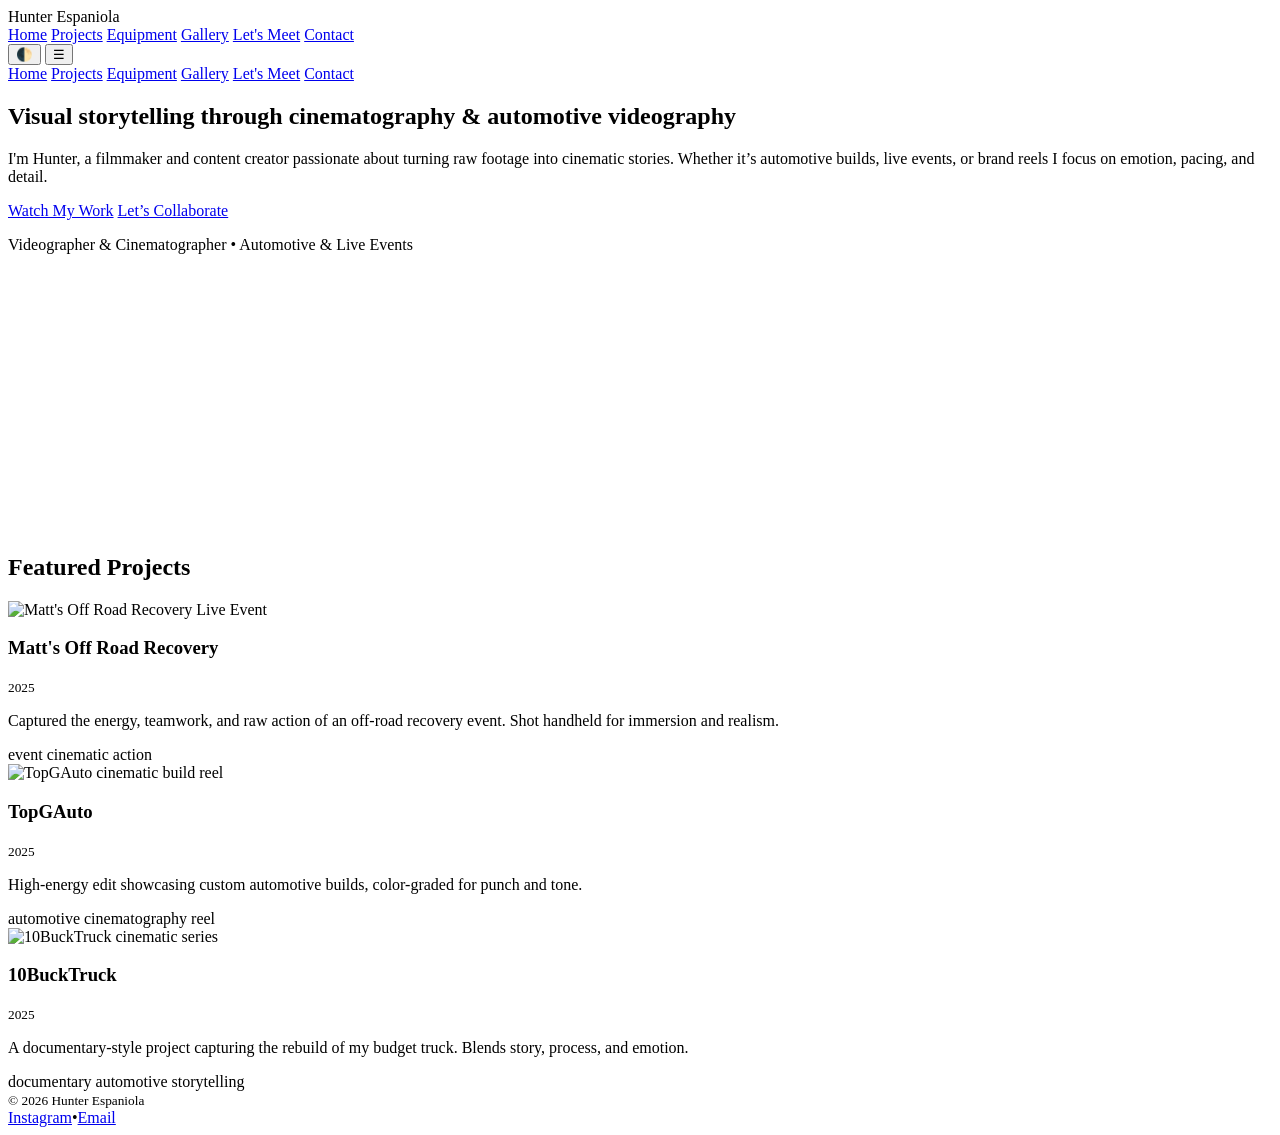
==== index.html @ 9850117e "Add files via upload" ====
<!doctype html><html lang="en">
  <head>
    <meta charset="utf-8" />
    <meta name="viewport" content="width=device-width,initial-scale=1" />
    <title>Hunter — Portfolio</title><link rel="stylesheet" href="css/base.css" />
    <link rel="stylesheet" href="css/layout.css" />
    <link rel="stylesheet" href="css/components.css" />
    <script src="js/canvas-playground.js" defer></script>

  </head>
  <body>
    <header class="site-header"><div class="container nav">
      <div class="brand">Hunter Espaniola</div>
      <nav class="desktop">
        <a data-nav href="index.html">Home</a>
        <a data-nav href="project.html">Projects</a>
        <a data-nav href="equipment.html">Equipment</a>
        <a data-nav href="gallery.html">Gallery</a>
        <a data-nav href="LetsMeet.html">Let's Meet</a>
        <a data-nav href="contact.html">Contact</a>
      </nav>
      <div class="spacer"></div>
      <button class="theme-toggle" data-theme-toggle aria-label="Toggle theme">🌓</button>
      <button class="menu-toggle" data-menu-toggle aria-label="Menu">☰</button>
    </div><div class="container mobile-menu">
      <nav class="mobile">
      <a data-nav href="index.html">Home</a>
      <a data-nav href="project.html">Projects</a>
      <a data-nav href="equipment.html">Equipment</a>
      <a data-nav href="gallery.html">Gallery</a>
      <a data-nav href="LetsMeet.html">Let's Meet</a>
      <a data-nav href="contact.html">Contact</a></nav>
    </div>
  </header>
  <main>
  <section class="hero container section" data-reveal>
  <h1>Visual storytelling through cinematography & automotive videography</h1>
  <p class="muted">
    I'm Hunter, a filmmaker and content creator passionate about turning raw footage into cinematic stories.
    Whether it’s automotive builds, live events, or brand reels I focus on emotion, pacing, and detail.
  </p>

  <div class="row-center" style="margin-top:1rem">
    <a class="btn accent" href="project.html">Watch My Work</a>
    <a class="btn ghost" href="LetsMeet.html">Let’s Collaborate</a>
  </div>

  <div class="kpis" style="margin-top:1rem">
    <span>Videographer & Cinematographer</span> <span>•</span>
    <span>Automotive & Live Events</span> <span>
  </div>
</section>
<!--Html5 Canvas Element Plugin -->
<section class="container section" data-reveal>
  <div class="card" style="overflow:hidden;">
   <div class="canvas-wrapper" style="margin-top:1rem; border-radius:1rem; overflow:hidden;">
      <canvas
        id="portfolioCanvas"
        width="900"
        height="260"
        aria-label="Abstract animated shapes representing creative energy"
        role="img">
      </canvas>
    </div>
  </div>
</section>


  <section class="container section" data-reveal>
  <h2>Featured Projects</h2>

  <div class="grid cols-3" id="featured">
    <!-- Matt's Off Road Recovery -->
    <article class="card" data-reveal>
      <img src="assets/images/matt-event.jpg" alt="Matt's Off Road Recovery Live Event">
      <div class="card__body">
        <div class="row-center" style="justify-content:space-between">
          <h3 class="card__title">Matt's Off Road Recovery</h3><small class="muted">2025</small>
        </div>
        <p class="muted">Captured the energy, teamwork, and raw action of an off-road recovery event. Shot handheld for immersion and realism.</p>
        <div class="card__meta">
          <span class="badge">event</span>
          <span class="badge">cinematic</span>
          <span class="badge">action</span>
        </div>
      </div>
    </article>

    <!-- TopGAuto -->
    <article class="card" data-reveal>
      <img src="images/topgauto.jpg" alt="TopGAuto cinematic build reel">
      <div class="card__body">
        <div class="row-center" style="justify-content:space-between">
          <h3 class="card__title">TopGAuto</h3><small class="muted">2025</small>
        </div>
        <p class="muted">High-energy edit showcasing custom automotive builds, color-graded for punch and tone.</p>
        <div class="card__meta">
          <span class="badge">automotive</span>
          <span class="badge">cinematography</span>
          <span class="badge">reel</span>
        </div>
      </div>
    </article>

    <!-- 10BuckTruck -->
    <article class="card" data-reveal>
      <img src="images/truck1.jpg" alt="10BuckTruck cinematic series">
      <div class="card__body">
        <div class="row-center" style="justify-content:space-between">
          <h3 class="card__title">10BuckTruck</h3><small class="muted">2025</small>
        </div>
        <p class="muted">A documentary-style project capturing the rebuild of my budget truck. Blends story, process, and emotion.</p>
        <div class="card__meta">
          <span class="badge">documentary</span>
          <span class="badge">automotive</span>
          <span class="badge">storytelling</span>
        </div>
      </div>
    </article>
  </div>
</section>

</main><footer class="site-footer"><div class="container row-center" style="justify-content:space-between; flex-wrap:wrap"><small class="muted">© <span id="year"></span> Hunter Espaniola</small><div class="row-center"><a href="https://instagram.com/10bucktruck" target="_blank" class="muted">Instagram</a><span class="muted">•</span><a href="mailto:hunter@example.com" class="muted">Email</a></div></div><script>document.getElementById("year").textContent=new Date().getFullYear();</script></footer><script src="js/main.js"></script></body></html>
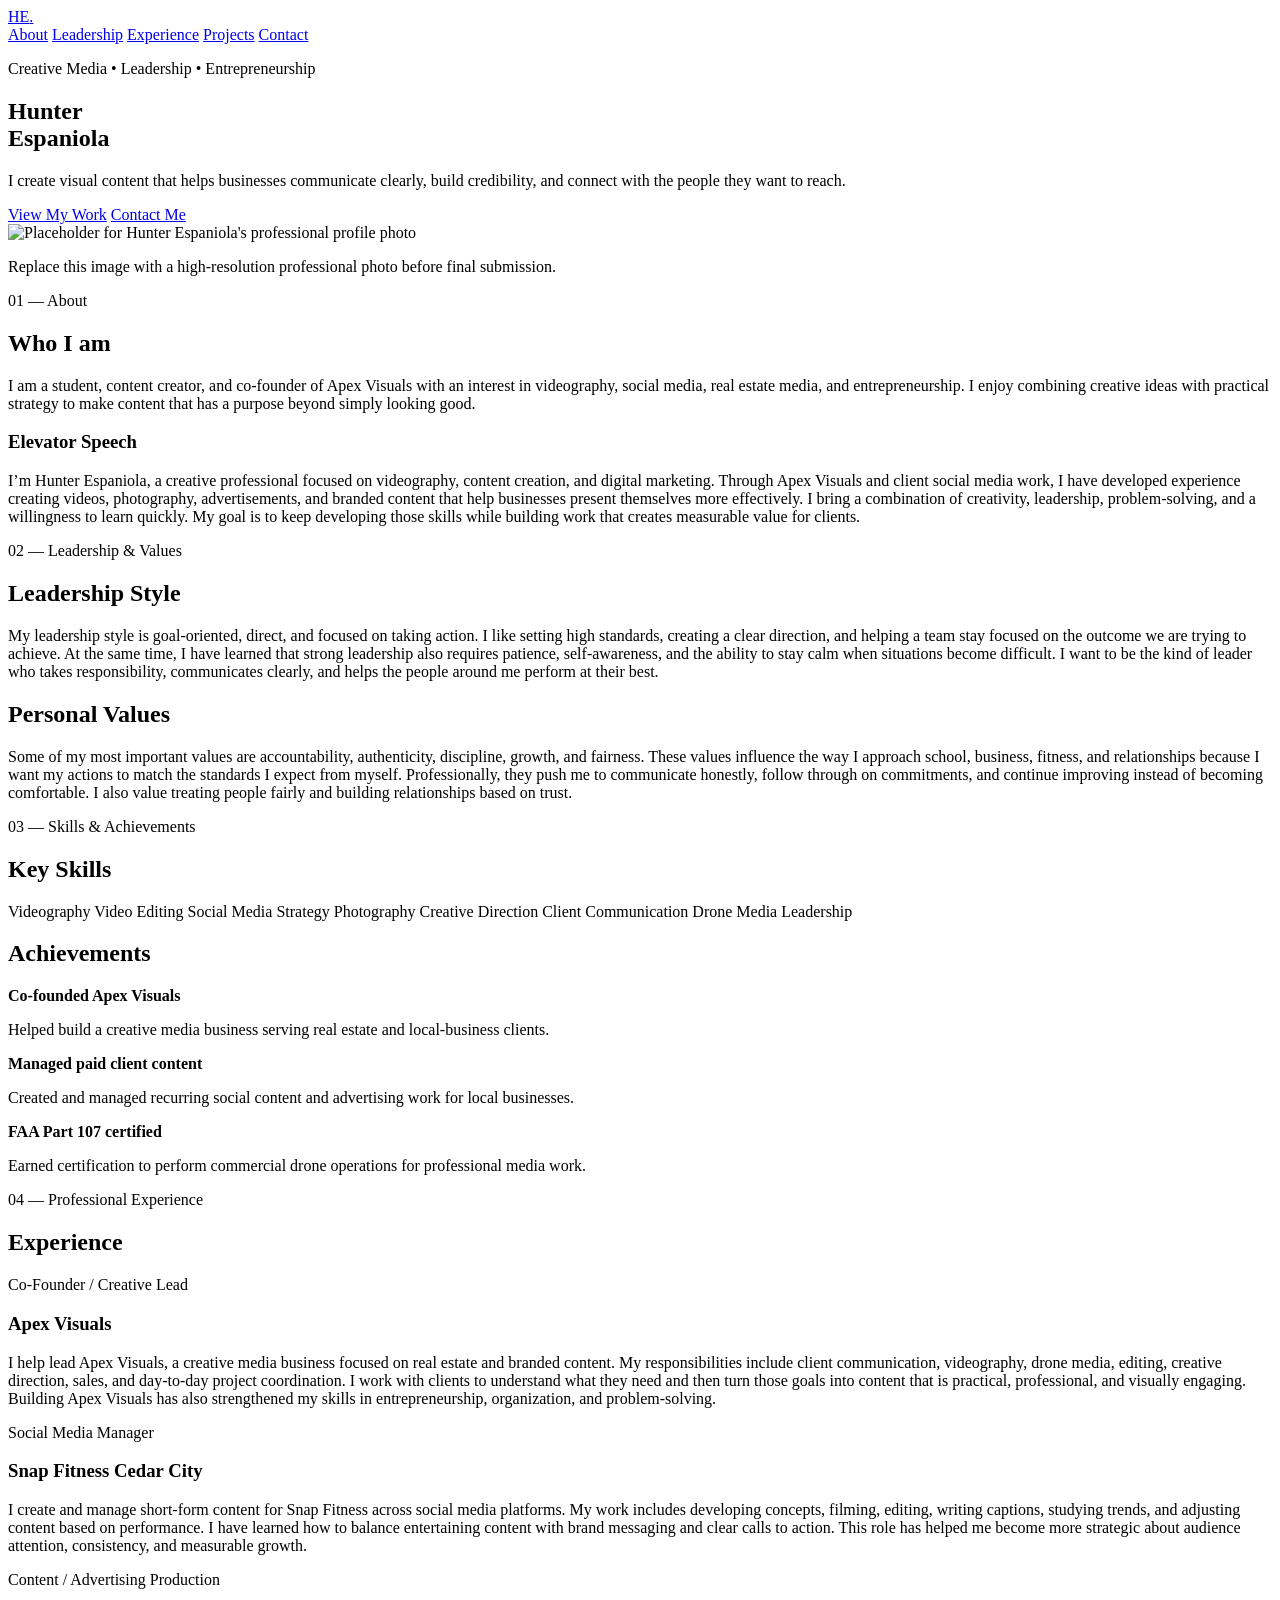
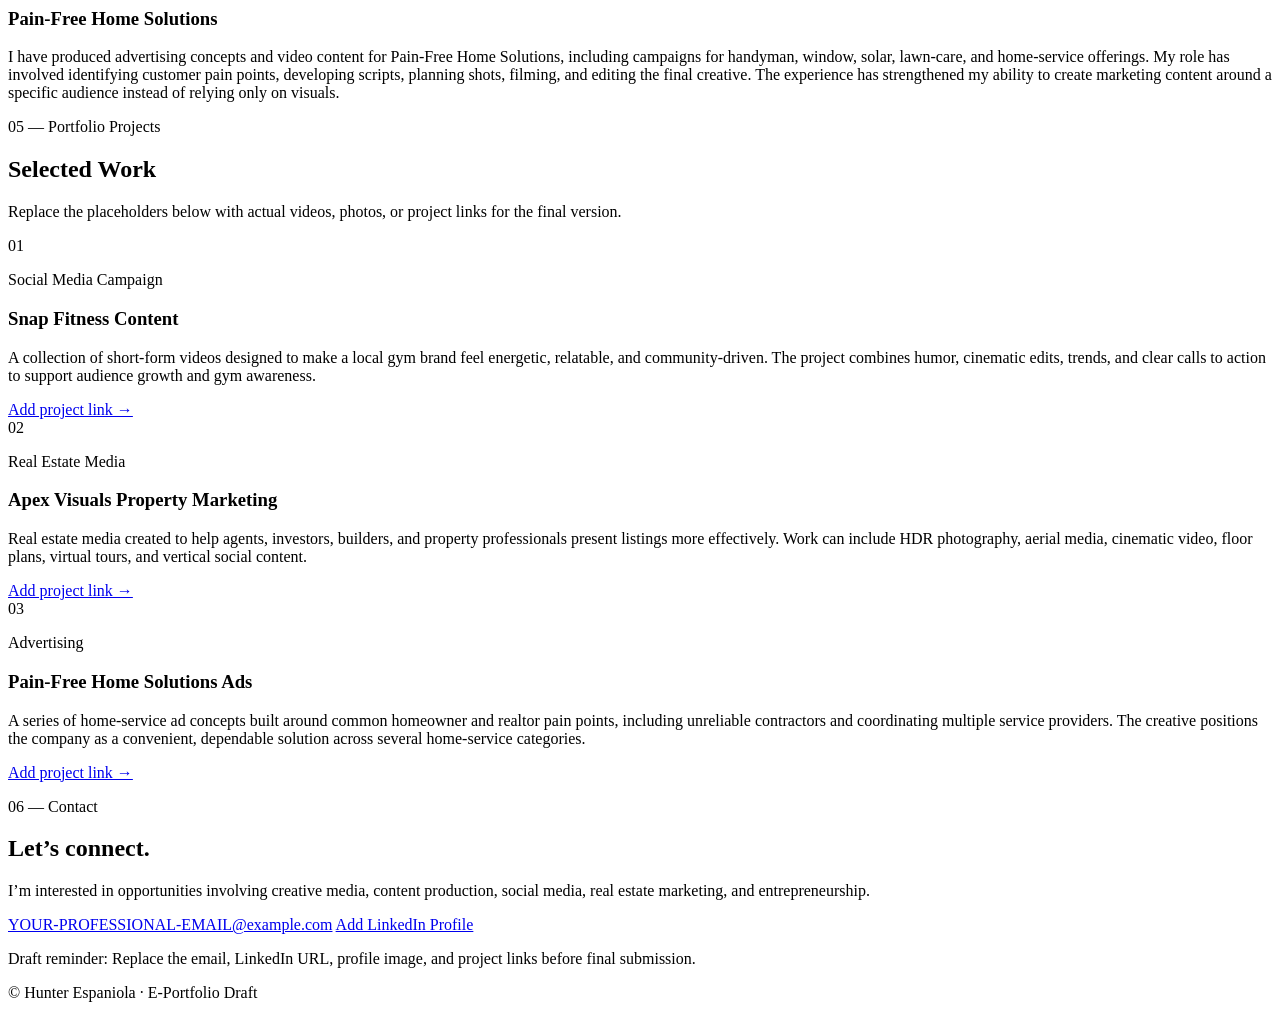
==== commit f06ea6a2: "Add e-portfolio rough draft" ====
--- a/index.html
+++ b/index.html
@@ -1,123 +1,263 @@
-<!doctype html><html lang="en">
-  <head>
-    <meta charset="utf-8" />
-    <meta name="viewport" content="width=device-width,initial-scale=1" />
-    <title>Hunter — Portfolio</title><link rel="stylesheet" href="css/base.css" />
-    <link rel="stylesheet" href="css/layout.css" />
-    <link rel="stylesheet" href="css/components.css" />
-    <script src="js/canvas-playground.js" defer></script>
-
-  </head>
-  <body>
-    <header class="site-header"><div class="container nav">
-      <div class="brand">Hunter Espaniola</div>
-      <nav class="desktop">
-        <a data-nav href="index.html">Home</a>
-        <a data-nav href="project.html">Projects</a>
-        <a data-nav href="equipment.html">Equipment</a>
-        <a data-nav href="gallery.html">Gallery</a>
-        <a data-nav href="LetsMeet.html">Let's Meet</a>
-        <a data-nav href="contact.html">Contact</a>
-      </nav>
-      <div class="spacer"></div>
-      <button class="theme-toggle" data-theme-toggle aria-label="Toggle theme">🌓</button>
-      <button class="menu-toggle" data-menu-toggle aria-label="Menu">☰</button>
-    </div><div class="container mobile-menu">
-      <nav class="mobile">
-      <a data-nav href="index.html">Home</a>
-      <a data-nav href="project.html">Projects</a>
-      <a data-nav href="equipment.html">Equipment</a>
-      <a data-nav href="gallery.html">Gallery</a>
-      <a data-nav href="LetsMeet.html">Let's Meet</a>
-      <a data-nav href="contact.html">Contact</a></nav>
-    </div>
+<!DOCTYPE html>
+<html lang="en">
+<head>
+  <meta charset="UTF-8" />
+  <meta name="viewport" content="width=device-width, initial-scale=1.0" />
+  <meta name="description" content="Hunter Espaniola — creative media, leadership, and professional e-portfolio." />
+  <title>Hunter Espaniola | E-Portfolio</title>
+  <link rel="stylesheet" href="styles.css" />
+</head>
+<body>
+  <header class="site-header">
+    <a class="brand" href="#home">HE<span>.</span></a>
+    <nav aria-label="Primary navigation">
+      <a href="#about">About</a>
+      <a href="#leadership">Leadership</a>
+      <a href="#experience">Experience</a>
+      <a href="#projects">Projects</a>
+      <a href="#contact">Contact</a>
+    </nav>
   </header>
+
   <main>
-  <section class="hero container section" data-reveal>
-  <h1>Visual storytelling through cinematography & automotive videography</h1>
-  <p class="muted">
-    I'm Hunter, a filmmaker and content creator passionate about turning raw footage into cinematic stories.
-    Whether it’s automotive builds, live events, or brand reels I focus on emotion, pacing, and detail.
-  </p>
-
-  <div class="row-center" style="margin-top:1rem">
-    <a class="btn accent" href="project.html">Watch My Work</a>
-    <a class="btn ghost" href="LetsMeet.html">Let’s Collaborate</a>
-  </div>
-
-  <div class="kpis" style="margin-top:1rem">
-    <span>Videographer & Cinematographer</span> <span>•</span>
-    <span>Automotive & Live Events</span> <span>
-  </div>
-</section>
-<!--Html5 Canvas Element Plugin -->
-<section class="container section" data-reveal>
-  <div class="card" style="overflow:hidden;">
-   <div class="canvas-wrapper" style="margin-top:1rem; border-radius:1rem; overflow:hidden;">
-      <canvas
-        id="portfolioCanvas"
-        width="900"
-        height="260"
-        aria-label="Abstract animated shapes representing creative energy"
-        role="img">
-      </canvas>
-    </div>
-  </div>
-</section>
-
-
-  <section class="container section" data-reveal>
-  <h2>Featured Projects</h2>
-
-  <div class="grid cols-3" id="featured">
-    <!-- Matt's Off Road Recovery -->
-    <article class="card" data-reveal>
-      <img src="assets/images/matt-event.jpg" alt="Matt's Off Road Recovery Live Event">
-      <div class="card__body">
-        <div class="row-center" style="justify-content:space-between">
-          <h3 class="card__title">Matt's Off Road Recovery</h3><small class="muted">2025</small>
+    <section id="home" class="hero section">
+      <div class="hero-copy">
+        <p class="eyebrow">Creative Media • Leadership • Entrepreneurship</p>
+        <h1>Hunter<br />Espaniola</h1>
+        <p class="hero-text">
+          I create visual content that helps businesses communicate clearly, build credibility,
+          and connect with the people they want to reach.
+        </p>
+        <div class="hero-actions">
+          <a class="button primary" href="#projects">View My Work</a>
+          <a class="button secondary" href="#contact">Contact Me</a>
         </div>
-        <p class="muted">Captured the energy, teamwork, and raw action of an off-road recovery event. Shot handheld for immersion and realism.</p>
-        <div class="card__meta">
-          <span class="badge">event</span>
-          <span class="badge">cinematic</span>
-          <span class="badge">action</span>
+      </div>
+      <div class="profile-card">
+        <img src="assets/profile-placeholder.svg" alt="Placeholder for Hunter Espaniola's professional profile photo" />
+        <p>Replace this image with a high-resolution professional photo before final submission.</p>
+      </div>
+    </section>
+
+    <section id="about" class="section split">
+      <div>
+        <p class="section-label">01 — About</p>
+        <h2>Who I am</h2>
+      </div>
+      <div class="content-column">
+        <p>
+          I am a student, content creator, and co-founder of Apex Visuals with an interest in
+          videography, social media, real estate media, and entrepreneurship. I enjoy combining
+          creative ideas with practical strategy to make content that has a purpose beyond simply
+          looking good.
+        </p>
+
+        <article class="panel">
+          <h3>Elevator Speech</h3>
+          <p>
+            I’m Hunter Espaniola, a creative professional focused on videography, content creation,
+            and digital marketing. Through Apex Visuals and client social media work, I have developed
+            experience creating videos, photography, advertisements, and branded content that help
+            businesses present themselves more effectively. I bring a combination of creativity,
+            leadership, problem-solving, and a willingness to learn quickly. My goal is to keep
+            developing those skills while building work that creates measurable value for clients.
+          </p>
+        </article>
+      </div>
+    </section>
+
+    <section id="leadership" class="section">
+      <p class="section-label">02 — Leadership & Values</p>
+      <div class="two-column">
+        <article class="panel">
+          <h2>Leadership Style</h2>
+          <p>
+            My leadership style is goal-oriented, direct, and focused on taking action. I like setting
+            high standards, creating a clear direction, and helping a team stay focused on the outcome
+            we are trying to achieve. At the same time, I have learned that strong leadership also
+            requires patience, self-awareness, and the ability to stay calm when situations become
+            difficult. I want to be the kind of leader who takes responsibility, communicates clearly,
+            and helps the people around me perform at their best.
+          </p>
+        </article>
+
+        <article class="panel">
+          <h2>Personal Values</h2>
+          <p>
+            Some of my most important values are accountability, authenticity, discipline, growth,
+            and fairness. These values influence the way I approach school, business, fitness, and
+            relationships because I want my actions to match the standards I expect from myself.
+            Professionally, they push me to communicate honestly, follow through on commitments, and
+            continue improving instead of becoming comfortable. I also value treating people fairly
+            and building relationships based on trust.
+          </p>
+        </article>
+      </div>
+    </section>
+
+    <section id="skills" class="section">
+      <p class="section-label">03 — Skills & Achievements</p>
+      <div class="two-column">
+        <div>
+          <h2>Key Skills</h2>
+          <div class="tag-list" aria-label="Key skills">
+            <span>Videography</span>
+            <span>Video Editing</span>
+            <span>Social Media Strategy</span>
+            <span>Photography</span>
+            <span>Creative Direction</span>
+            <span>Client Communication</span>
+            <span>Drone Media</span>
+            <span>Leadership</span>
+          </div>
         </div>
-      </div>
-    </article>
-
-    <!-- TopGAuto -->
-    <article class="card" data-reveal>
-      <img src="images/topgauto.jpg" alt="TopGAuto cinematic build reel">
-      <div class="card__body">
-        <div class="row-center" style="justify-content:space-between">
-          <h3 class="card__title">TopGAuto</h3><small class="muted">2025</small>
+
+        <div>
+          <h2>Achievements</h2>
+          <div class="achievement-list">
+            <article>
+              <strong>Co-founded Apex Visuals</strong>
+              <p>Helped build a creative media business serving real estate and local-business clients.</p>
+            </article>
+            <article>
+              <strong>Managed paid client content</strong>
+              <p>Created and managed recurring social content and advertising work for local businesses.</p>
+            </article>
+            <article>
+              <strong>FAA Part 107 certified</strong>
+              <p>Earned certification to perform commercial drone operations for professional media work.</p>
+            </article>
+          </div>
         </div>
-        <p class="muted">High-energy edit showcasing custom automotive builds, color-graded for punch and tone.</p>
-        <div class="card__meta">
-          <span class="badge">automotive</span>
-          <span class="badge">cinematography</span>
-          <span class="badge">reel</span>
-        </div>
-      </div>
-    </article>
-
-    <!-- 10BuckTruck -->
-    <article class="card" data-reveal>
-      <img src="images/truck1.jpg" alt="10BuckTruck cinematic series">
-      <div class="card__body">
-        <div class="row-center" style="justify-content:space-between">
-          <h3 class="card__title">10BuckTruck</h3><small class="muted">2025</small>
-        </div>
-        <p class="muted">A documentary-style project capturing the rebuild of my budget truck. Blends story, process, and emotion.</p>
-        <div class="card__meta">
-          <span class="badge">documentary</span>
-          <span class="badge">automotive</span>
-          <span class="badge">storytelling</span>
-        </div>
-      </div>
-    </article>
-  </div>
-</section>
-
-</main><footer class="site-footer"><div class="container row-center" style="justify-content:space-between; flex-wrap:wrap"><small class="muted">© <span id="year"></span> Hunter Espaniola</small><div class="row-center"><a href="https://instagram.com/10bucktruck" target="_blank" class="muted">Instagram</a><span class="muted">•</span><a href="mailto:hunter@example.com" class="muted">Email</a></div></div><script>document.getElementById("year").textContent=new Date().getFullYear();</script></footer><script src="js/main.js"></script></body></html>+      </div>
+    </section>
+
+    <section id="experience" class="section">
+      <p class="section-label">04 — Professional Experience</p>
+      <h2>Experience</h2>
+
+      <div class="timeline">
+        <article class="experience-card">
+          <div>
+            <p class="role">Co-Founder / Creative Lead</p>
+            <h3>Apex Visuals</h3>
+          </div>
+          <p>
+            I help lead Apex Visuals, a creative media business focused on real estate and branded
+            content. My responsibilities include client communication, videography, drone media,
+            editing, creative direction, sales, and day-to-day project coordination. I work with
+            clients to understand what they need and then turn those goals into content that is
+            practical, professional, and visually engaging. Building Apex Visuals has also strengthened
+            my skills in entrepreneurship, organization, and problem-solving.
+          </p>
+        </article>
+
+        <article class="experience-card">
+          <div>
+            <p class="role">Social Media Manager</p>
+            <h3>Snap Fitness Cedar City</h3>
+          </div>
+          <p>
+            I create and manage short-form content for Snap Fitness across social media platforms.
+            My work includes developing concepts, filming, editing, writing captions, studying trends,
+            and adjusting content based on performance. I have learned how to balance entertaining
+            content with brand messaging and clear calls to action. This role has helped me become
+            more strategic about audience attention, consistency, and measurable growth.
+          </p>
+        </article>
+
+        <article class="experience-card">
+          <div>
+            <p class="role">Content / Advertising Production</p>
+            <h3>Pain-Free Home Solutions</h3>
+          </div>
+          <p>
+            I have produced advertising concepts and video content for Pain-Free Home Solutions,
+            including campaigns for handyman, window, solar, lawn-care, and home-service offerings.
+            My role has involved identifying customer pain points, developing scripts, planning shots,
+            filming, and editing the final creative. The experience has strengthened my ability to
+            create marketing content around a specific audience instead of relying only on visuals.
+          </p>
+        </article>
+      </div>
+    </section>
+
+    <section id="projects" class="section">
+      <p class="section-label">05 — Portfolio Projects</p>
+      <div class="section-heading-row">
+        <h2>Selected Work</h2>
+        <p>Replace the placeholders below with actual videos, photos, or project links for the final version.</p>
+      </div>
+
+      <div class="project-grid">
+        <article class="project-card">
+          <div class="project-visual">01</div>
+          <div class="project-copy">
+            <p class="project-type">Social Media Campaign</p>
+            <h3>Snap Fitness Content</h3>
+            <p>
+              A collection of short-form videos designed to make a local gym brand feel energetic,
+              relatable, and community-driven. The project combines humor, cinematic edits, trends,
+              and clear calls to action to support audience growth and gym awareness.
+            </p>
+            <a href="#" aria-label="Placeholder link for Snap Fitness project">Add project link →</a>
+          </div>
+        </article>
+
+        <article class="project-card">
+          <div class="project-visual">02</div>
+          <div class="project-copy">
+            <p class="project-type">Real Estate Media</p>
+            <h3>Apex Visuals Property Marketing</h3>
+            <p>
+              Real estate media created to help agents, investors, builders, and property professionals
+              present listings more effectively. Work can include HDR photography, aerial media,
+              cinematic video, floor plans, virtual tours, and vertical social content.
+            </p>
+            <a href="#" aria-label="Placeholder link for Apex Visuals project">Add project link →</a>
+          </div>
+        </article>
+
+        <article class="project-card">
+          <div class="project-visual">03</div>
+          <div class="project-copy">
+            <p class="project-type">Advertising</p>
+            <h3>Pain-Free Home Solutions Ads</h3>
+            <p>
+              A series of home-service ad concepts built around common homeowner and realtor pain
+              points, including unreliable contractors and coordinating multiple service providers.
+              The creative positions the company as a convenient, dependable solution across several
+              home-service categories.
+            </p>
+            <a href="#" aria-label="Placeholder link for Pain-Free Home Solutions project">Add project link →</a>
+          </div>
+        </article>
+      </div>
+    </section>
+
+    <section id="contact" class="section contact-section">
+      <p class="section-label">06 — Contact</p>
+      <h2>Let’s connect.</h2>
+      <p>
+        I’m interested in opportunities involving creative media, content production,
+        social media, real estate marketing, and entrepreneurship.
+      </p>
+
+      <div class="contact-links">
+        <a href="mailto:YOUR-PROFESSIONAL-EMAIL@example.com">YOUR-PROFESSIONAL-EMAIL@example.com</a>
+        <a href="https://www.linkedin.com/" target="_blank" rel="noopener">Add LinkedIn Profile</a>
+      </div>
+
+      <p class="draft-note">
+        Draft reminder: Replace the email, LinkedIn URL, profile image, and project links before final submission.
+      </p>
+    </section>
+  </main>
+
+  <footer>
+    <p>© <span id="year"></span> Hunter Espaniola · E-Portfolio Draft</p>
+  </footer>
+
+  <script src="script.js"></script>
+</body>
+</html>
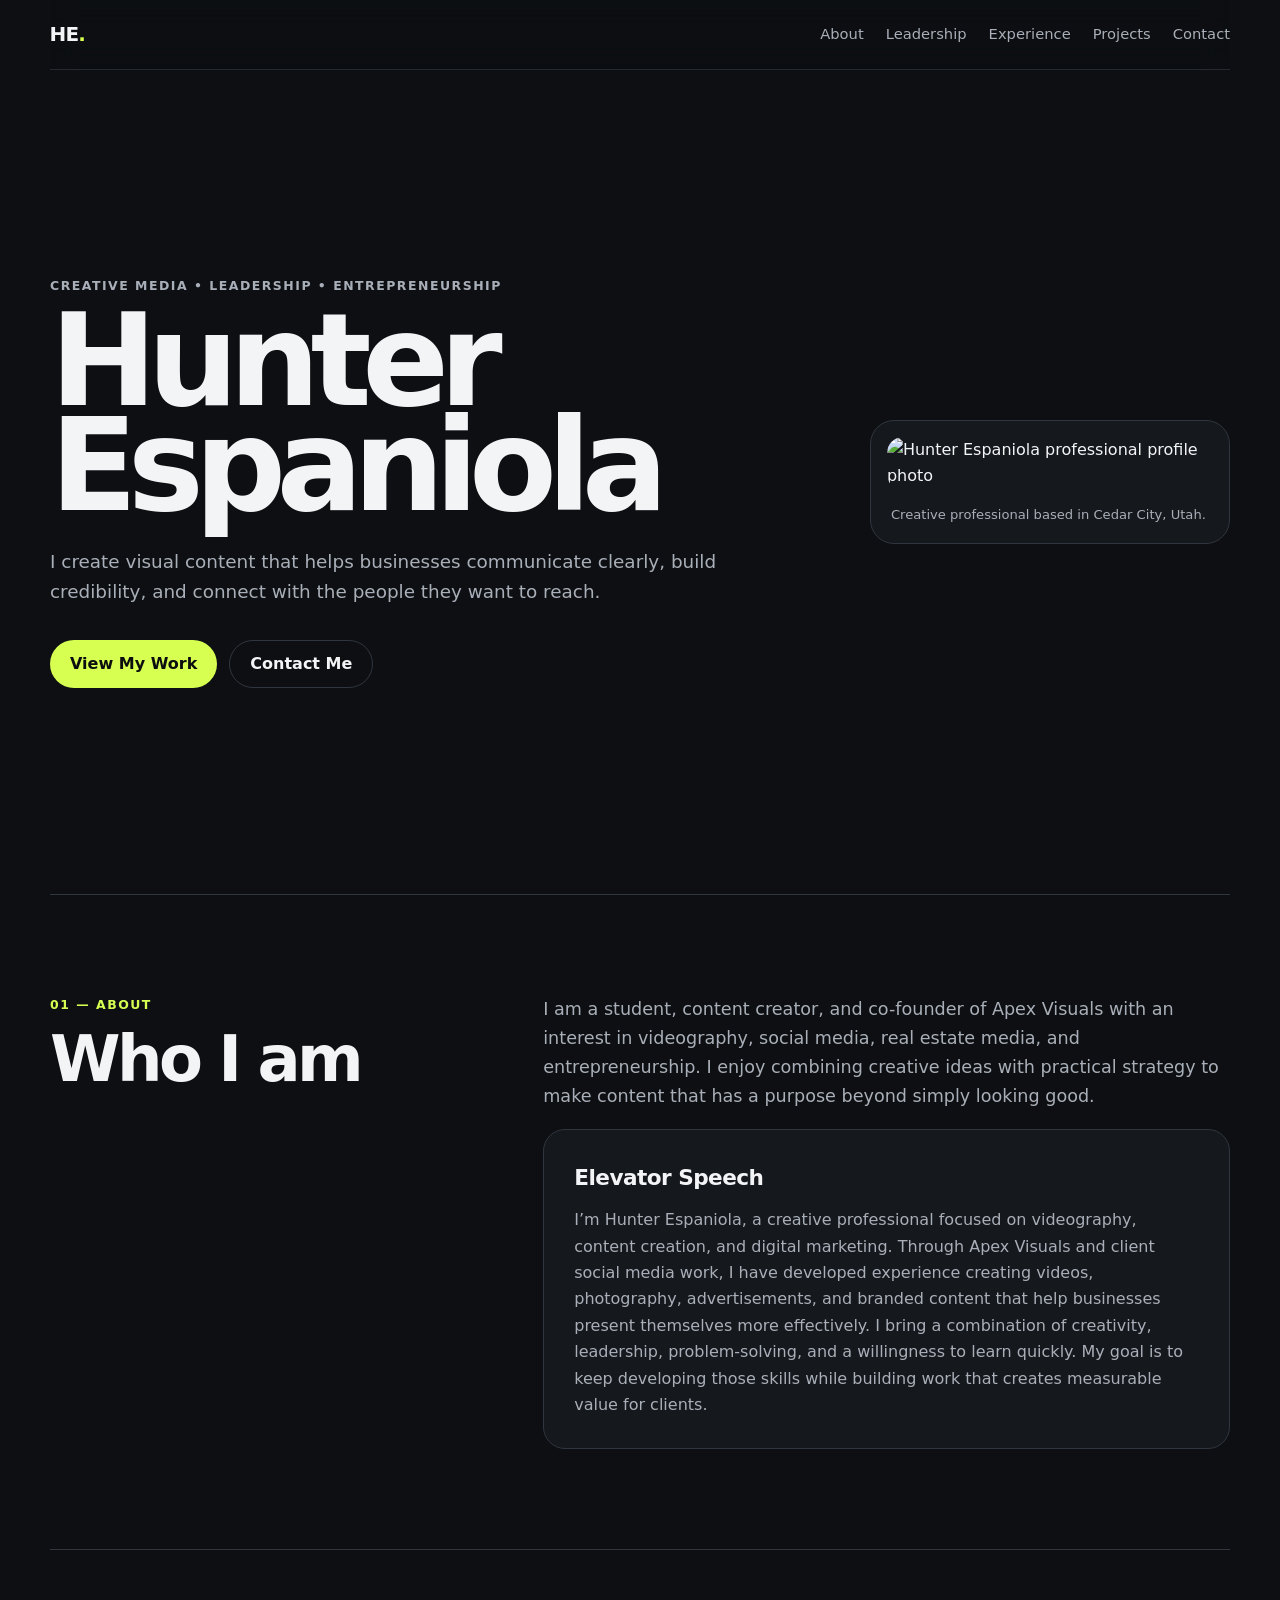
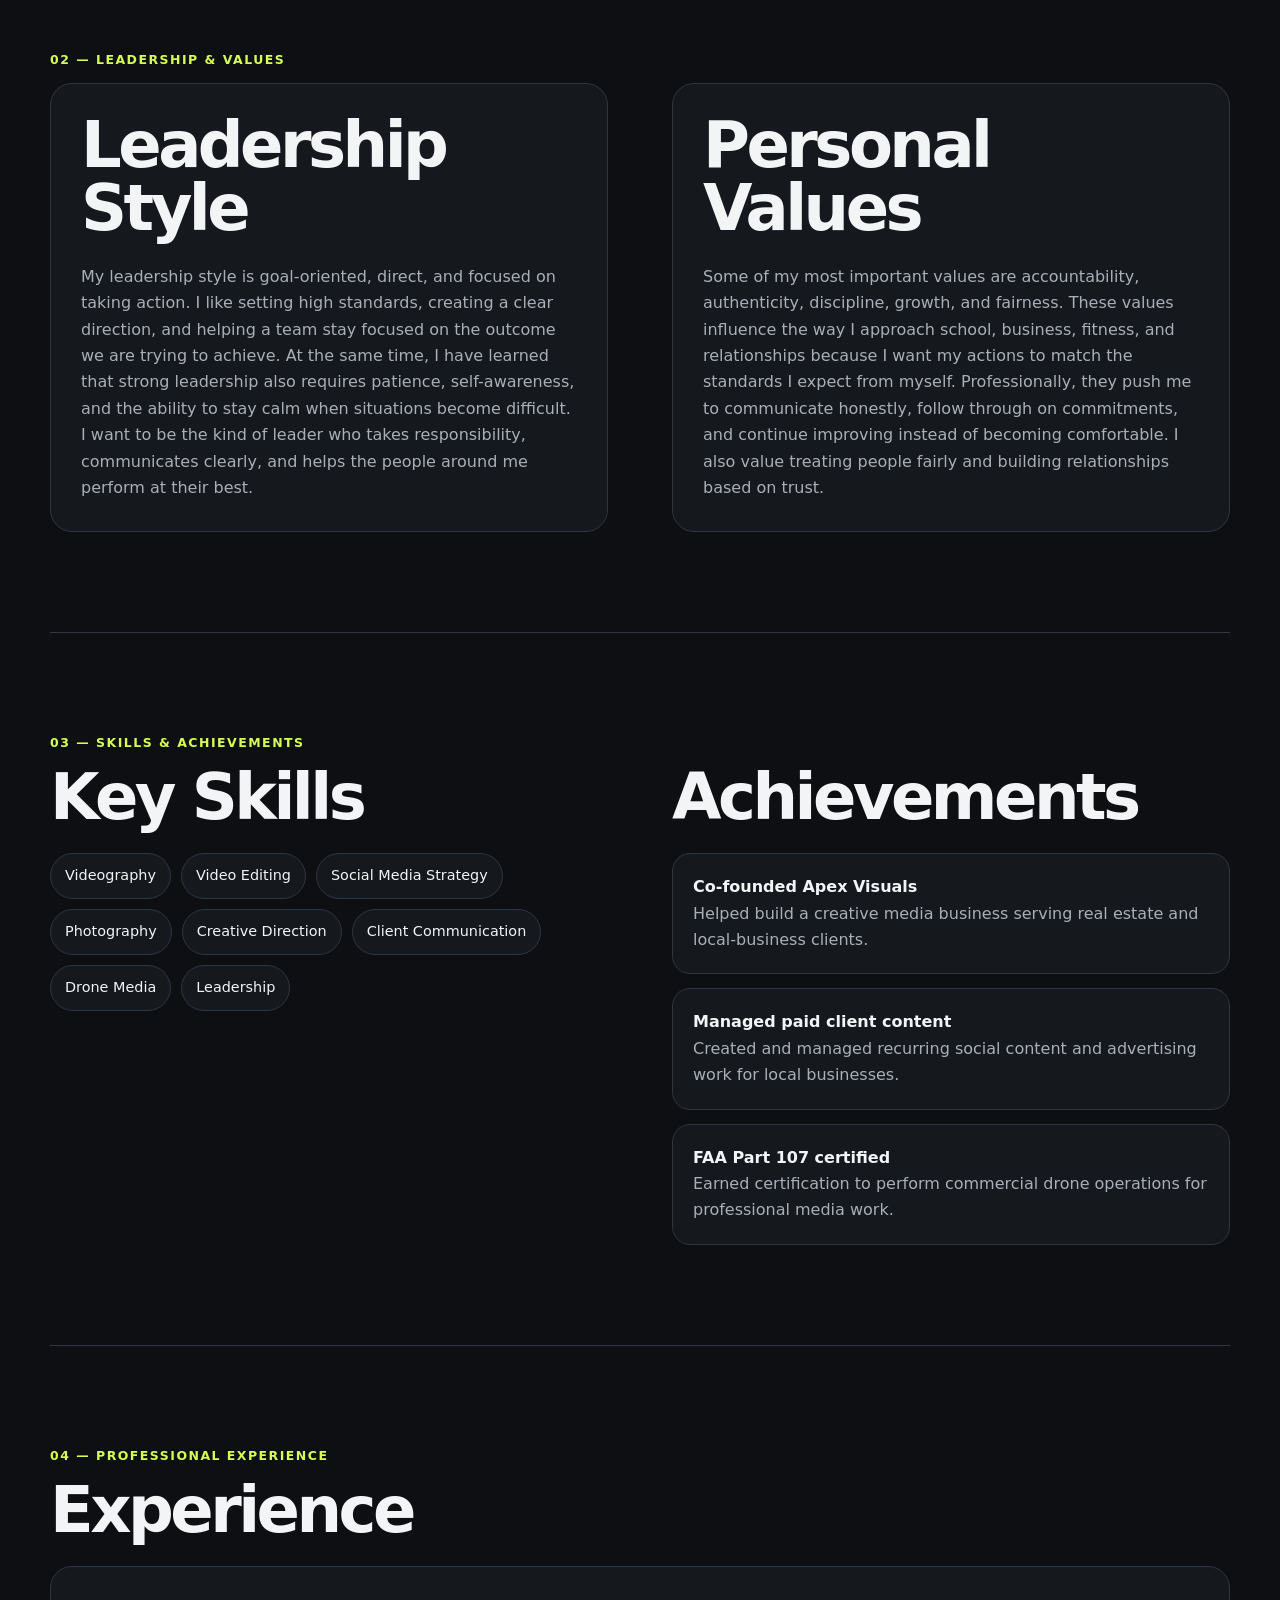
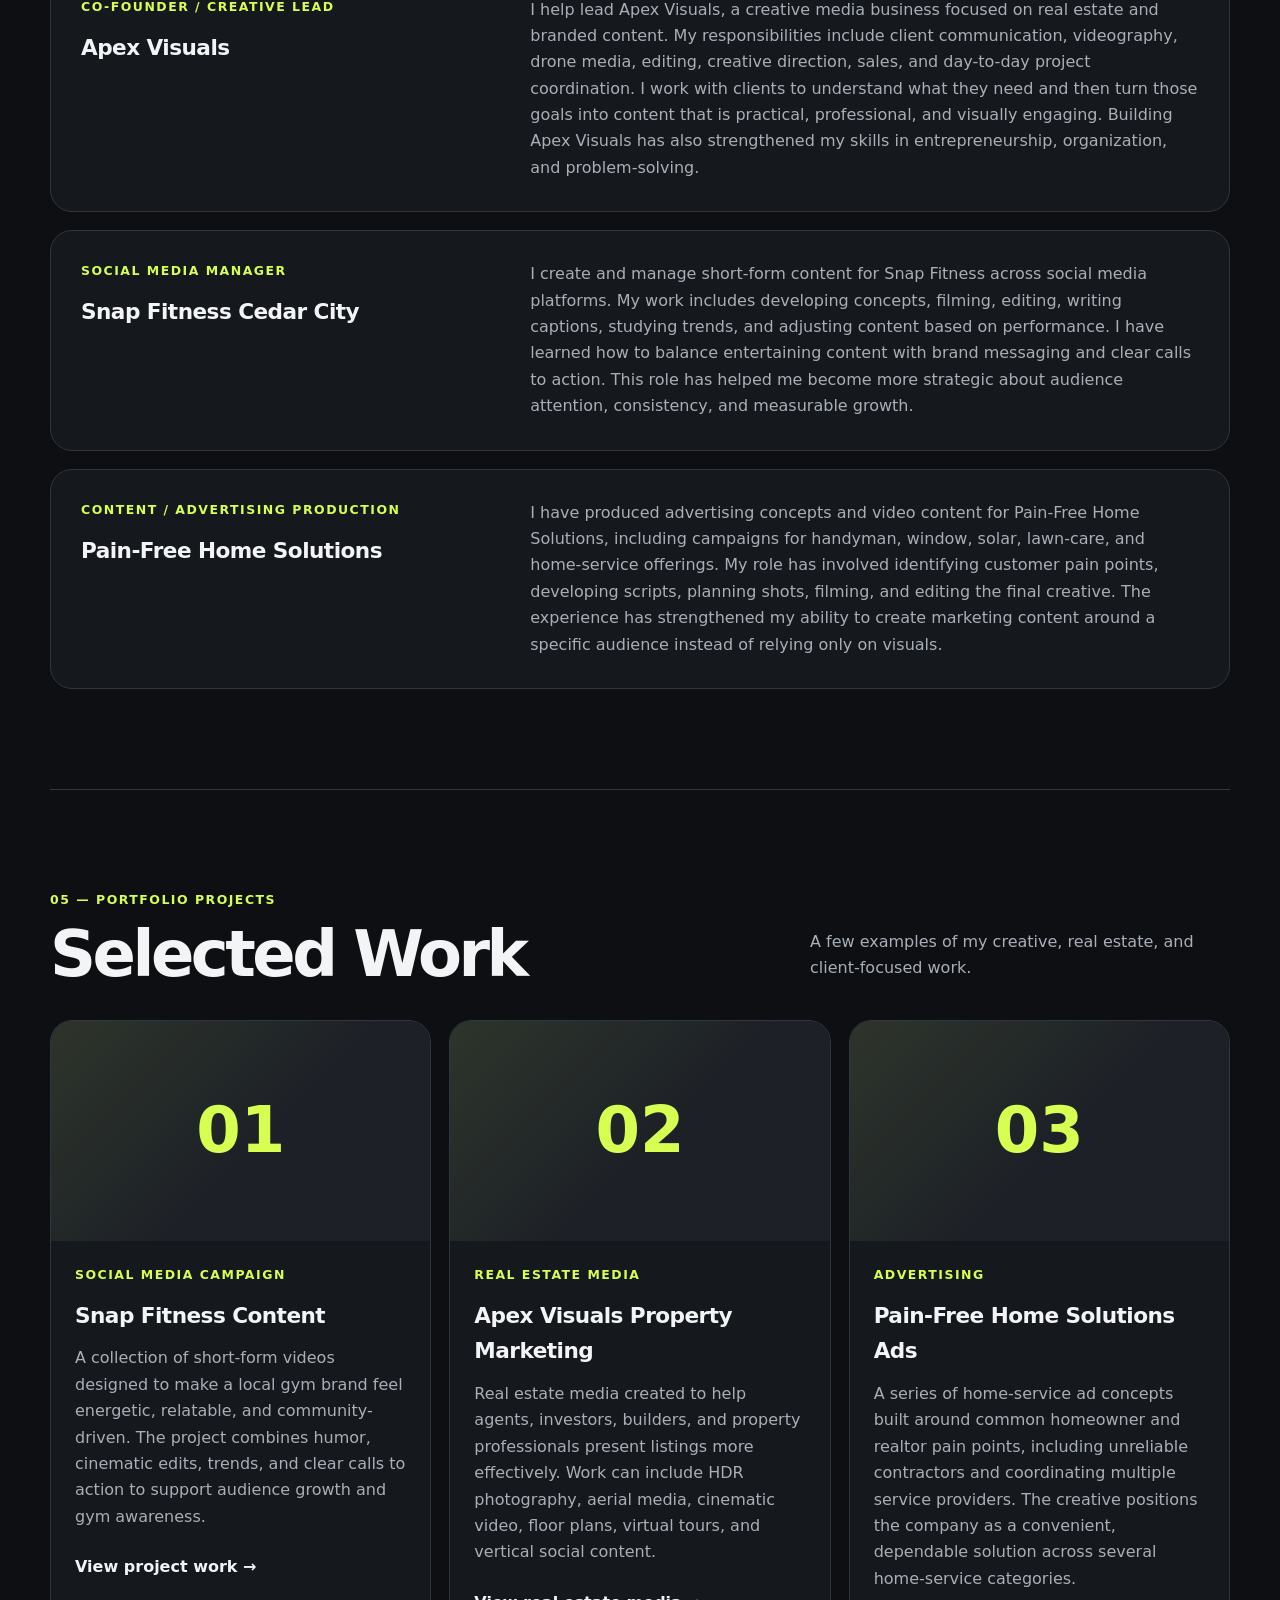
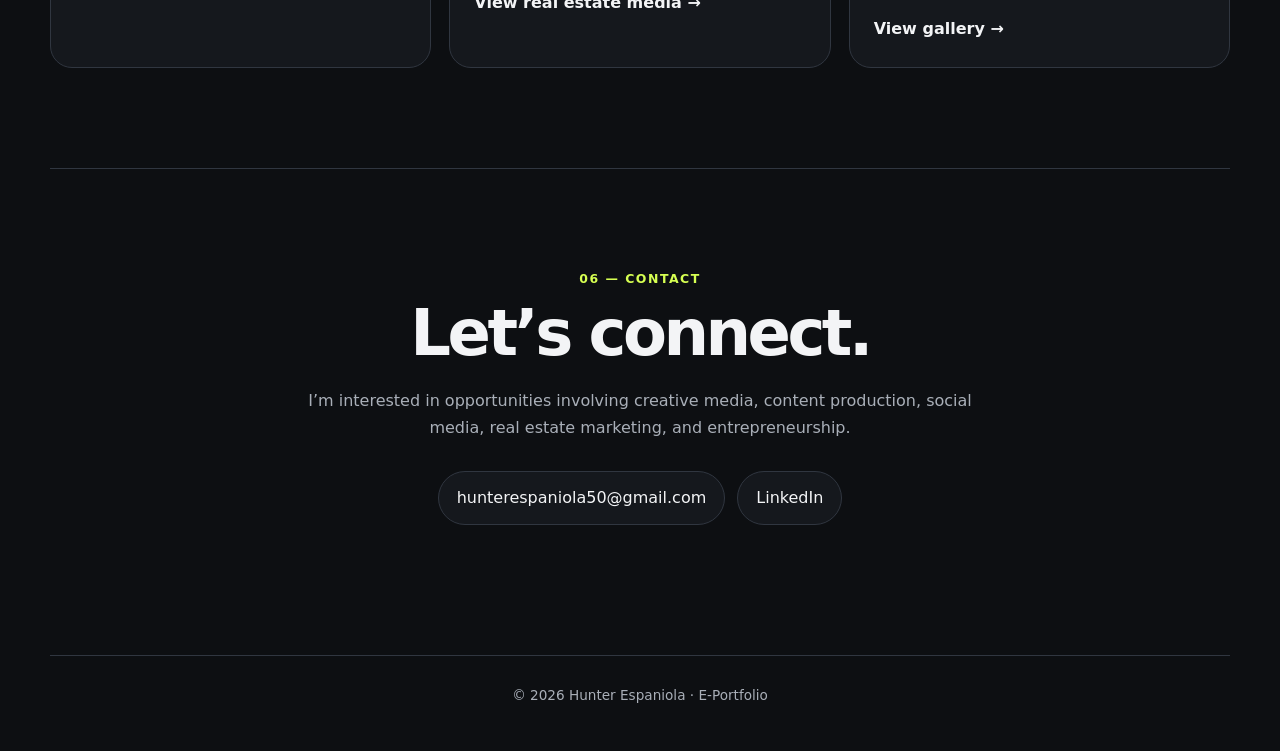
==== commit 9eb10586: "Finalize e-portfolio submission content" ====
--- a/index.html
+++ b/index.html
@@ -34,8 +34,8 @@
         </div>
       </div>
       <div class="profile-card">
-        <img src="assets/profile-placeholder.svg" alt="Placeholder for Hunter Espaniola's professional profile photo" />
-        <p>Replace this image with a high-resolution professional photo before final submission.</p>
+        <img src="https://avatars.githubusercontent.com/u/192933210?v=4" alt="Hunter Espaniola professional profile photo" />
+        <p>Creative professional based in Cedar City, Utah.</p>
       </div>
     </section>
 
@@ -186,7 +186,7 @@
       <p class="section-label">05 — Portfolio Projects</p>
       <div class="section-heading-row">
         <h2>Selected Work</h2>
-        <p>Replace the placeholders below with actual videos, photos, or project links for the final version.</p>
+        <p>A few examples of my creative, real estate, and client-focused work.</p>
       </div>
 
       <div class="project-grid">
@@ -200,7 +200,7 @@
               relatable, and community-driven. The project combines humor, cinematic edits, trends,
               and clear calls to action to support audience growth and gym awareness.
             </p>
-            <a href="#" aria-label="Placeholder link for Snap Fitness project">Add project link →</a>
+            <a href="project.html" aria-label="View Snap Fitness and related content projects">View project work →</a>
           </div>
         </article>
 
@@ -214,7 +214,7 @@
               present listings more effectively. Work can include HDR photography, aerial media,
               cinematic video, floor plans, virtual tours, and vertical social content.
             </p>
-            <a href="#" aria-label="Placeholder link for Apex Visuals project">Add project link →</a>
+            <a href="https://github.com/hespaniola/Real_Estate_Media" target="_blank" rel="noopener" aria-label="View real estate media project repository">View real estate media →</a>
           </div>
         </article>
 
@@ -229,7 +229,7 @@
               The creative positions the company as a convenient, dependable solution across several
               home-service categories.
             </p>
-            <a href="#" aria-label="Placeholder link for Pain-Free Home Solutions project">Add project link →</a>
+            <a href="gallery.html" aria-label="View portfolio gallery">View gallery →</a>
           </div>
         </article>
       </div>
@@ -244,18 +244,15 @@
       </p>
 
       <div class="contact-links">
-        <a href="mailto:YOUR-PROFESSIONAL-EMAIL@example.com">YOUR-PROFESSIONAL-EMAIL@example.com</a>
-        <a href="https://www.linkedin.com/" target="_blank" rel="noopener">Add LinkedIn Profile</a>
-      </div>
-
-      <p class="draft-note">
-        Draft reminder: Replace the email, LinkedIn URL, profile image, and project links before final submission.
-      </p>
+        <a href="mailto:hunterespaniola50@gmail.com">hunterespaniola50@gmail.com</a>
+        <a href="https://www.linkedin.com/in/hunter-espaniola-58973b194" target="_blank" rel="noopener">LinkedIn</a>
+      </div>
+
     </section>
   </main>
 
   <footer>
-    <p>© <span id="year"></span> Hunter Espaniola · E-Portfolio Draft</p>
+    <p>© <span id="year"></span> Hunter Espaniola · E-Portfolio</p>
   </footer>
 
   <script src="script.js"></script>
--- a/styles.css
+++ b/styles.css
@@ -0,0 +1,408 @@
+* {
+  box-sizing: border-box;
+}
+
+:root {
+  --bg: #0d0f12;
+  --surface: #15181d;
+  --surface-2: #1d2127;
+  --text: #f3f4f6;
+  --muted: #a9afb8;
+  --line: #303640;
+  --accent: #d6ff52;
+  --max: 1180px;
+}
+
+html {
+  scroll-behavior: smooth;
+}
+
+body {
+  margin: 0;
+  background: var(--bg);
+  color: var(--text);
+  font-family: Inter, ui-sans-serif, system-ui, -apple-system, BlinkMacSystemFont, "Segoe UI", sans-serif;
+  line-height: 1.65;
+}
+
+a {
+  color: inherit;
+}
+
+.site-header {
+  position: sticky;
+  top: 0;
+  z-index: 10;
+  display: flex;
+  align-items: center;
+  justify-content: space-between;
+  width: min(calc(100% - 40px), var(--max));
+  margin: 0 auto;
+  padding: 18px 0;
+  background: rgba(13, 15, 18, 0.92);
+  backdrop-filter: blur(14px);
+  border-bottom: 1px solid rgba(48, 54, 64, 0.7);
+}
+
+.brand {
+  font-size: 1.25rem;
+  font-weight: 900;
+  text-decoration: none;
+  letter-spacing: -0.04em;
+}
+
+.brand span,
+.section-label,
+.role,
+.project-type {
+  color: var(--accent);
+}
+
+nav {
+  display: flex;
+  gap: 22px;
+}
+
+nav a {
+  color: var(--muted);
+  text-decoration: none;
+  font-size: 0.92rem;
+}
+
+nav a:hover {
+  color: var(--text);
+}
+
+.section {
+  width: min(calc(100% - 40px), var(--max));
+  margin: 0 auto;
+  padding: 100px 0;
+  border-bottom: 1px solid var(--line);
+}
+
+.hero {
+  min-height: calc(100vh - 75px);
+  display: grid;
+  grid-template-columns: 1.35fr 0.65fr;
+  align-items: center;
+  gap: 72px;
+}
+
+.eyebrow,
+.section-label,
+.role,
+.project-type {
+  text-transform: uppercase;
+  letter-spacing: 0.12em;
+  font-size: 0.78rem;
+  font-weight: 800;
+}
+
+h1,
+h2,
+h3,
+p {
+  margin-top: 0;
+}
+
+h1 {
+  margin-bottom: 28px;
+  font-size: clamp(4.5rem, 10vw, 8.8rem);
+  line-height: 0.82;
+  letter-spacing: -0.075em;
+}
+
+h2 {
+  margin-bottom: 24px;
+  font-size: clamp(2.3rem, 5vw, 4.2rem);
+  line-height: 0.98;
+  letter-spacing: -0.055em;
+}
+
+h3 {
+  margin-bottom: 12px;
+  font-size: 1.35rem;
+  letter-spacing: -0.025em;
+}
+
+p {
+  color: var(--muted);
+}
+
+.hero-text {
+  max-width: 690px;
+  font-size: 1.15rem;
+}
+
+.hero-actions {
+  display: flex;
+  flex-wrap: wrap;
+  gap: 12px;
+  margin-top: 32px;
+}
+
+.button {
+  display: inline-flex;
+  align-items: center;
+  justify-content: center;
+  min-height: 48px;
+  padding: 0 20px;
+  border-radius: 999px;
+  text-decoration: none;
+  font-weight: 800;
+}
+
+.button.primary {
+  background: var(--accent);
+  color: #0b0d0f;
+}
+
+.button.secondary {
+  border: 1px solid var(--line);
+}
+
+.profile-card {
+  padding: 16px;
+  background: var(--surface);
+  border: 1px solid var(--line);
+  border-radius: 24px;
+}
+
+.profile-card img {
+  width: 100%;
+  display: block;
+  border-radius: 16px;
+}
+
+.profile-card p {
+  margin: 14px 4px 2px;
+  font-size: 0.82rem;
+}
+
+.split,
+.two-column {
+  display: grid;
+  grid-template-columns: 1fr 1.6fr;
+  gap: 64px;
+}
+
+.two-column {
+  grid-template-columns: 1fr 1fr;
+}
+
+.content-column > p {
+  font-size: 1.1rem;
+}
+
+.panel {
+  padding: 30px;
+  background: var(--surface);
+  border: 1px solid var(--line);
+  border-radius: 22px;
+}
+
+.panel p:last-child {
+  margin-bottom: 0;
+}
+
+.tag-list {
+  display: flex;
+  flex-wrap: wrap;
+  gap: 10px;
+}
+
+.tag-list span {
+  padding: 10px 14px;
+  background: var(--surface);
+  border: 1px solid var(--line);
+  border-radius: 999px;
+  font-size: 0.9rem;
+}
+
+.achievement-list {
+  display: grid;
+  gap: 14px;
+}
+
+.achievement-list article {
+  padding: 20px;
+  background: var(--surface);
+  border: 1px solid var(--line);
+  border-radius: 18px;
+}
+
+.achievement-list p {
+  margin-bottom: 0;
+}
+
+.timeline {
+  display: grid;
+  gap: 18px;
+}
+
+.experience-card {
+  display: grid;
+  grid-template-columns: 0.75fr 1.25fr;
+  gap: 48px;
+  padding: 30px;
+  background: var(--surface);
+  border: 1px solid var(--line);
+  border-radius: 22px;
+}
+
+.experience-card p:last-child {
+  margin-bottom: 0;
+}
+
+.section-heading-row {
+  display: flex;
+  justify-content: space-between;
+  align-items: end;
+  gap: 40px;
+  margin-bottom: 34px;
+}
+
+.section-heading-row h2 {
+  margin-bottom: 0;
+}
+
+.section-heading-row p {
+  max-width: 420px;
+  margin-bottom: 4px;
+}
+
+.project-grid {
+  display: grid;
+  grid-template-columns: repeat(3, 1fr);
+  gap: 18px;
+}
+
+.project-card {
+  overflow: hidden;
+  background: var(--surface);
+  border: 1px solid var(--line);
+  border-radius: 22px;
+}
+
+.project-visual {
+  min-height: 220px;
+  display: grid;
+  place-items: center;
+  background:
+    linear-gradient(135deg, rgba(214, 255, 82, 0.09), transparent 55%),
+    var(--surface-2);
+  font-size: 4rem;
+  font-weight: 900;
+  color: var(--accent);
+}
+
+.project-copy {
+  padding: 24px;
+}
+
+.project-copy a {
+  display: inline-block;
+  margin-top: 8px;
+  color: var(--text);
+  font-weight: 800;
+  text-decoration: none;
+}
+
+.project-copy a:hover {
+  color: var(--accent);
+}
+
+.contact-section {
+  text-align: center;
+}
+
+.contact-section > p {
+  max-width: 680px;
+  margin-left: auto;
+  margin-right: auto;
+}
+
+.contact-links {
+  display: flex;
+  flex-wrap: wrap;
+  justify-content: center;
+  gap: 12px;
+  margin: 30px 0;
+}
+
+.contact-links a {
+  padding: 13px 18px;
+  background: var(--surface);
+  border: 1px solid var(--line);
+  border-radius: 999px;
+  text-decoration: none;
+}
+
+.draft-note {
+  padding-top: 28px;
+  font-size: 0.84rem;
+}
+
+footer {
+  width: min(calc(100% - 40px), var(--max));
+  margin: 0 auto;
+  padding: 28px 0 44px;
+  text-align: center;
+  font-size: 0.85rem;
+}
+
+footer p {
+  margin: 0;
+}
+
+@media (max-width: 860px) {
+  nav {
+    display: none;
+  }
+
+  .section {
+    padding: 72px 0;
+  }
+
+  .hero,
+  .split,
+  .two-column,
+  .experience-card,
+  .project-grid {
+    grid-template-columns: 1fr;
+  }
+
+  .hero {
+    padding-top: 68px;
+    gap: 46px;
+  }
+
+  .profile-card {
+    max-width: 460px;
+  }
+
+  .section-heading-row {
+    display: block;
+  }
+
+  .section-heading-row p {
+    max-width: none;
+  }
+}
+
+@media (max-width: 520px) {
+  .site-header,
+  .section,
+  footer {
+    width: min(calc(100% - 28px), var(--max));
+  }
+
+  h1 {
+    font-size: 4.3rem;
+  }
+
+  .panel,
+  .experience-card {
+    padding: 22px;
+  }
+}
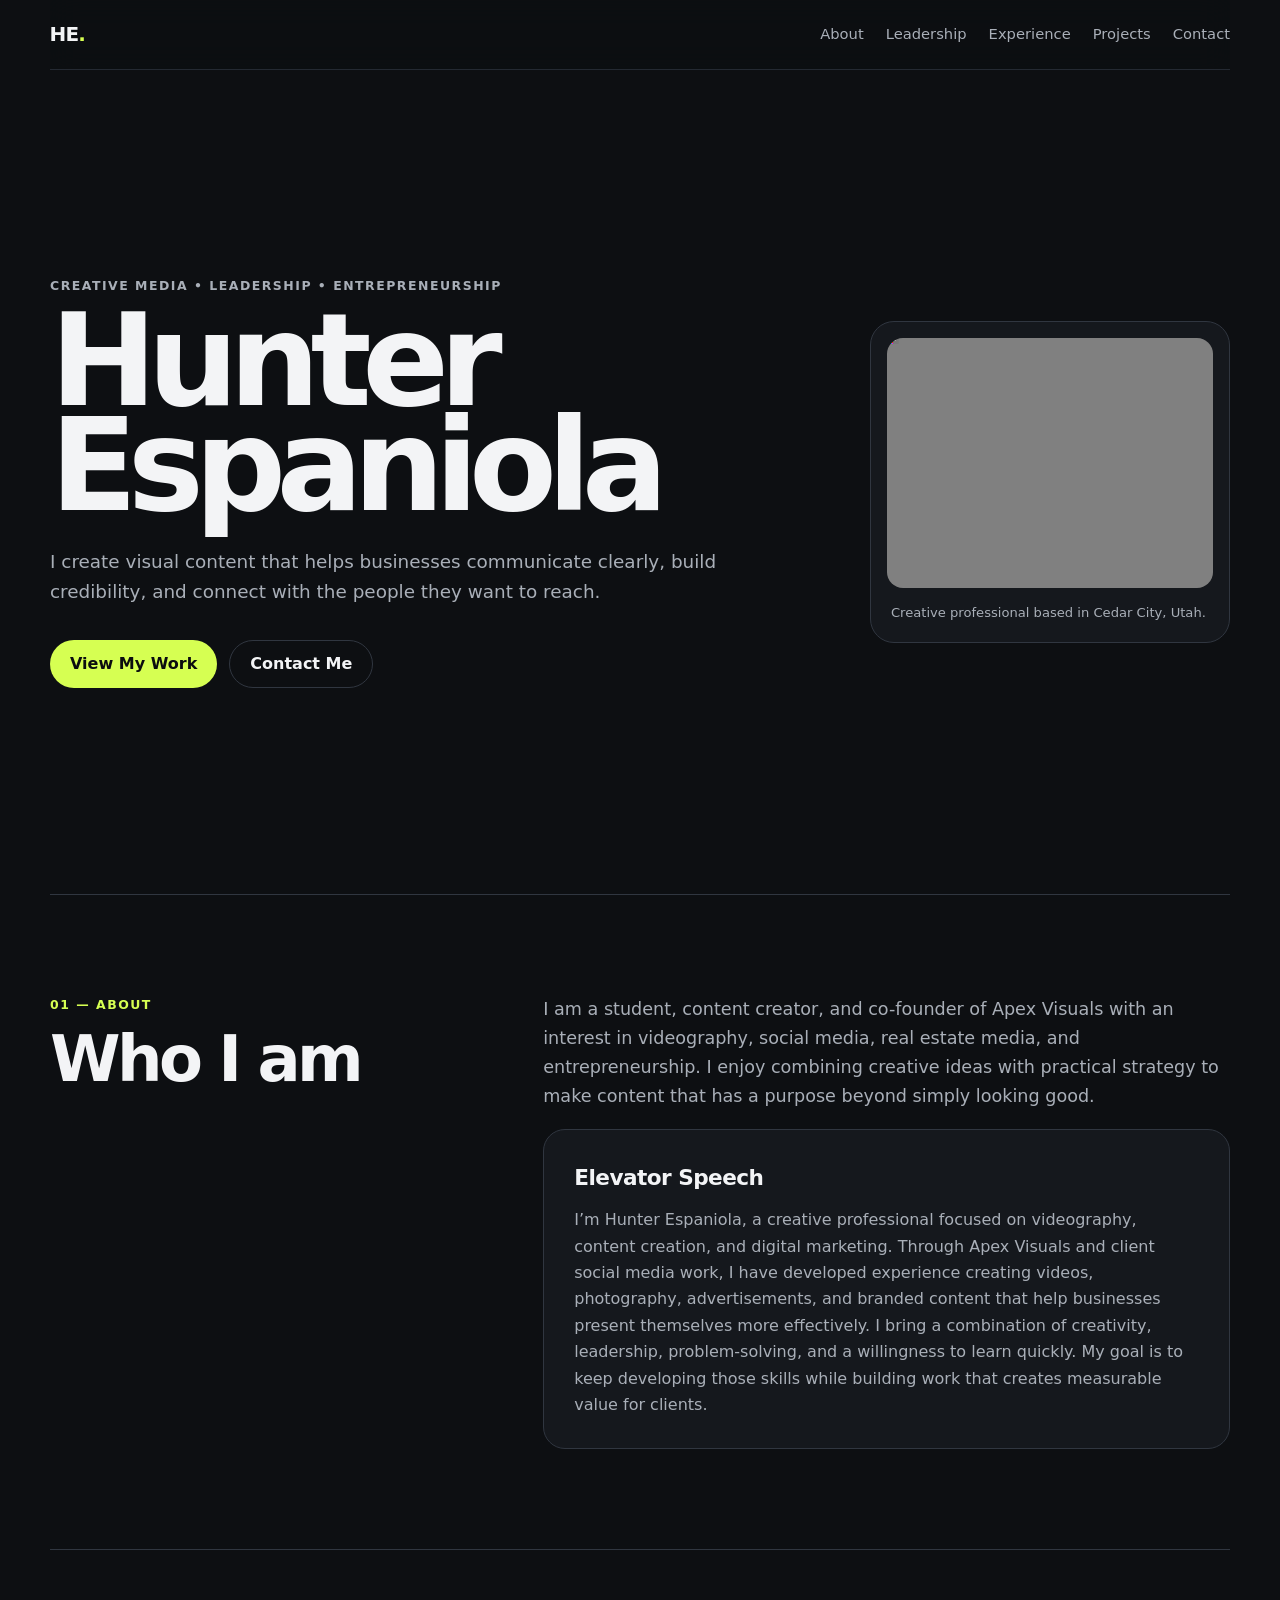
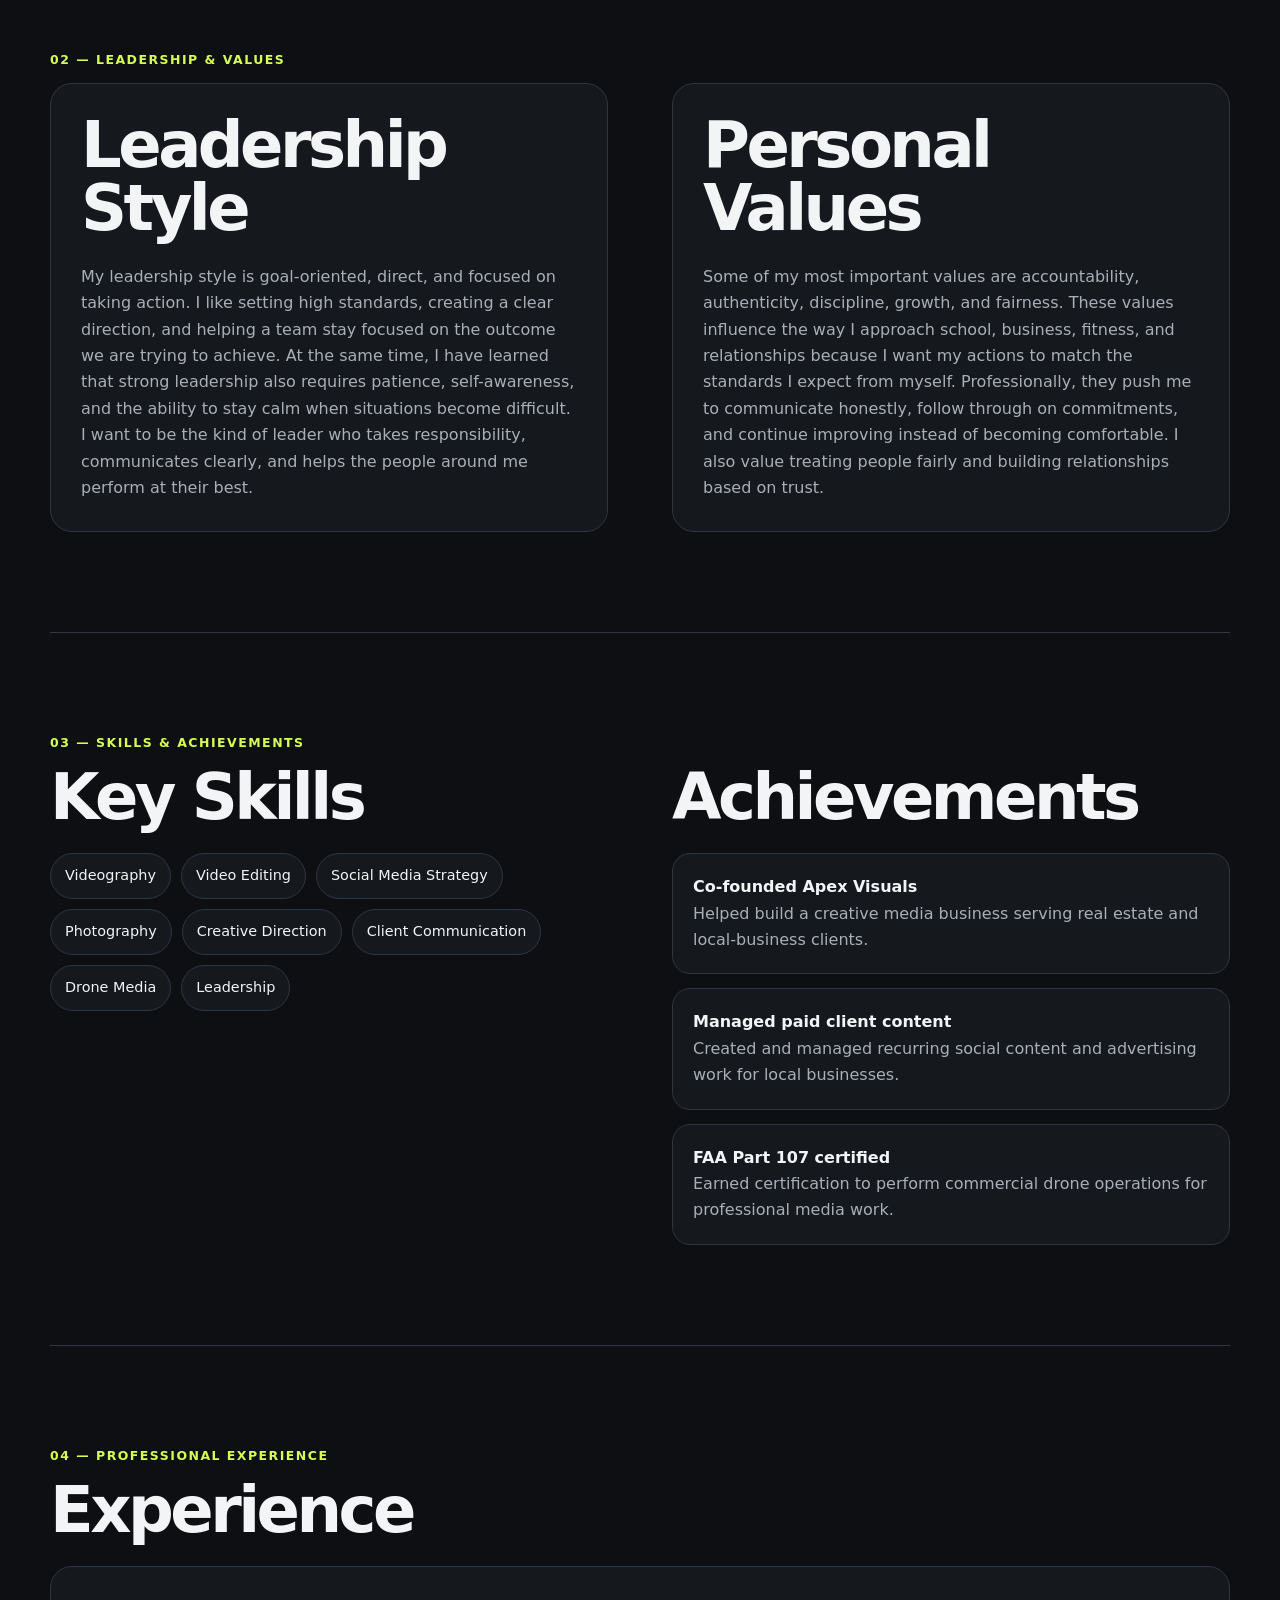
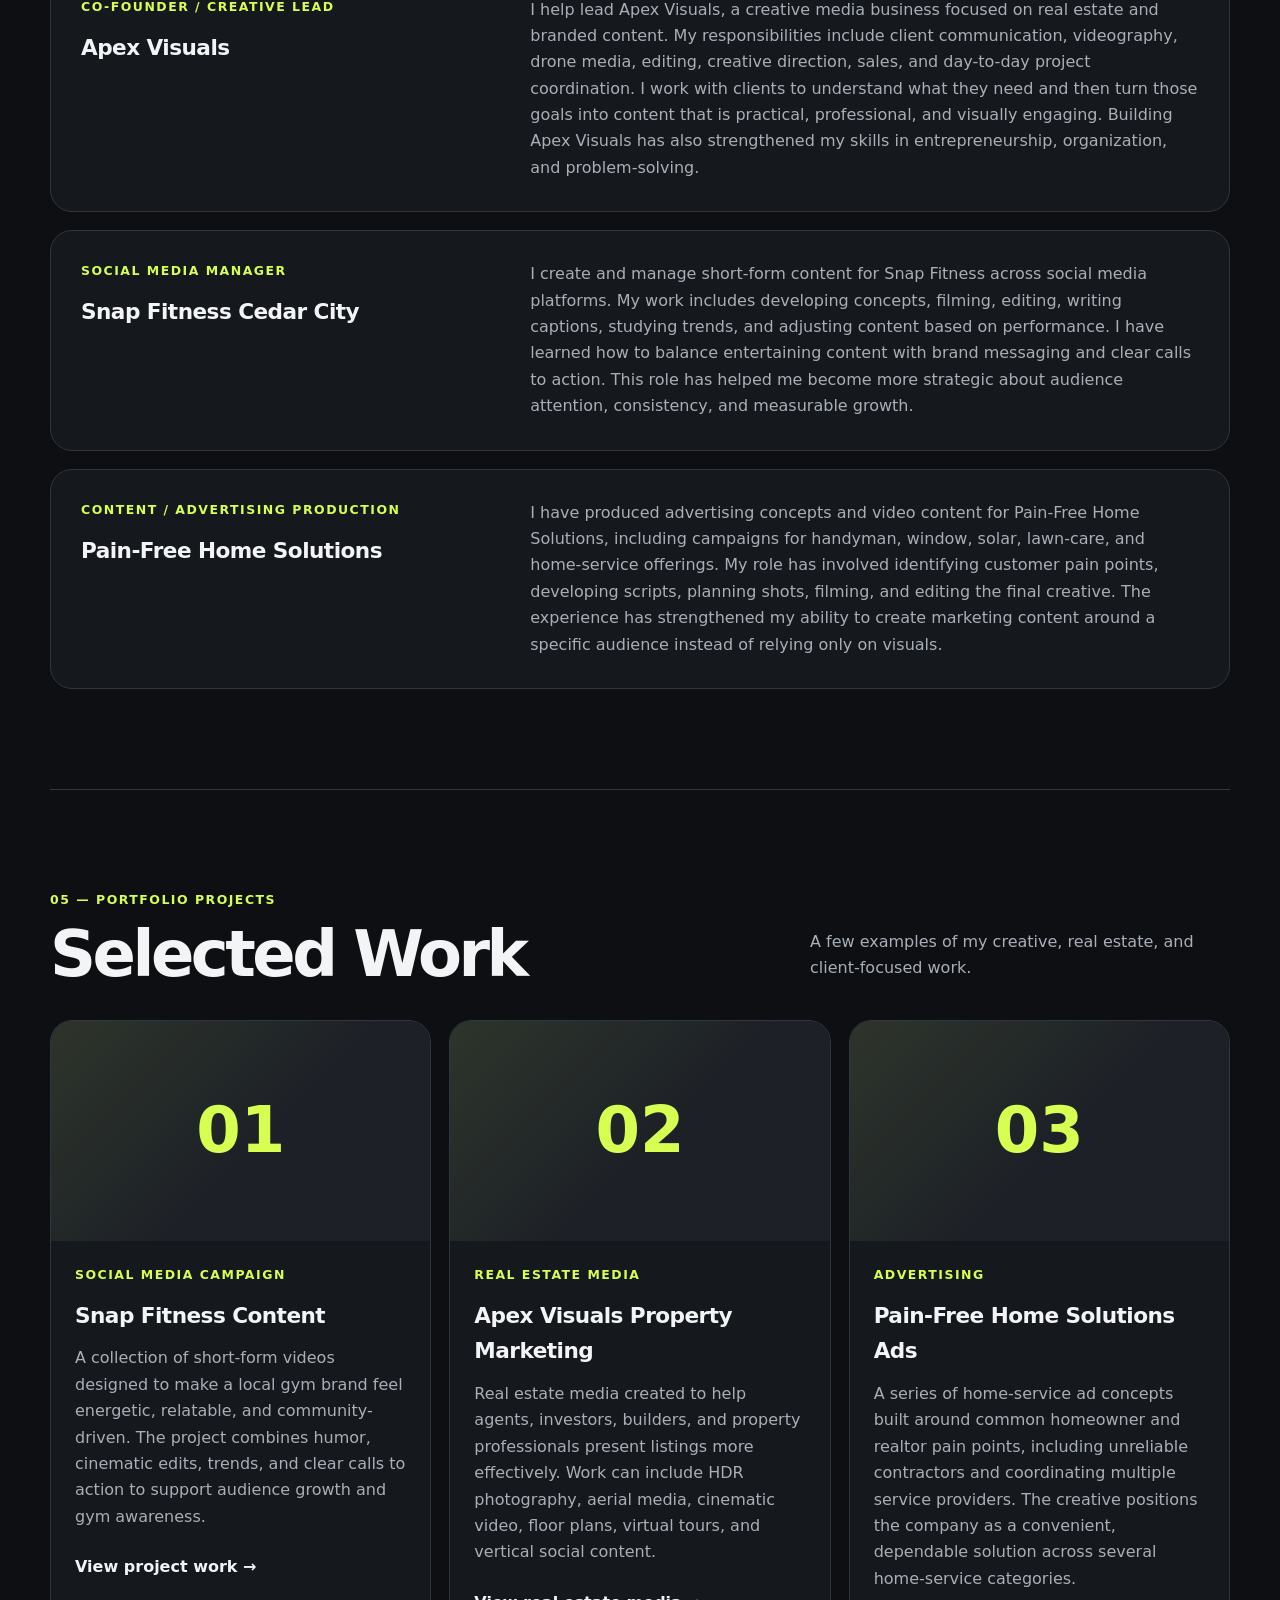
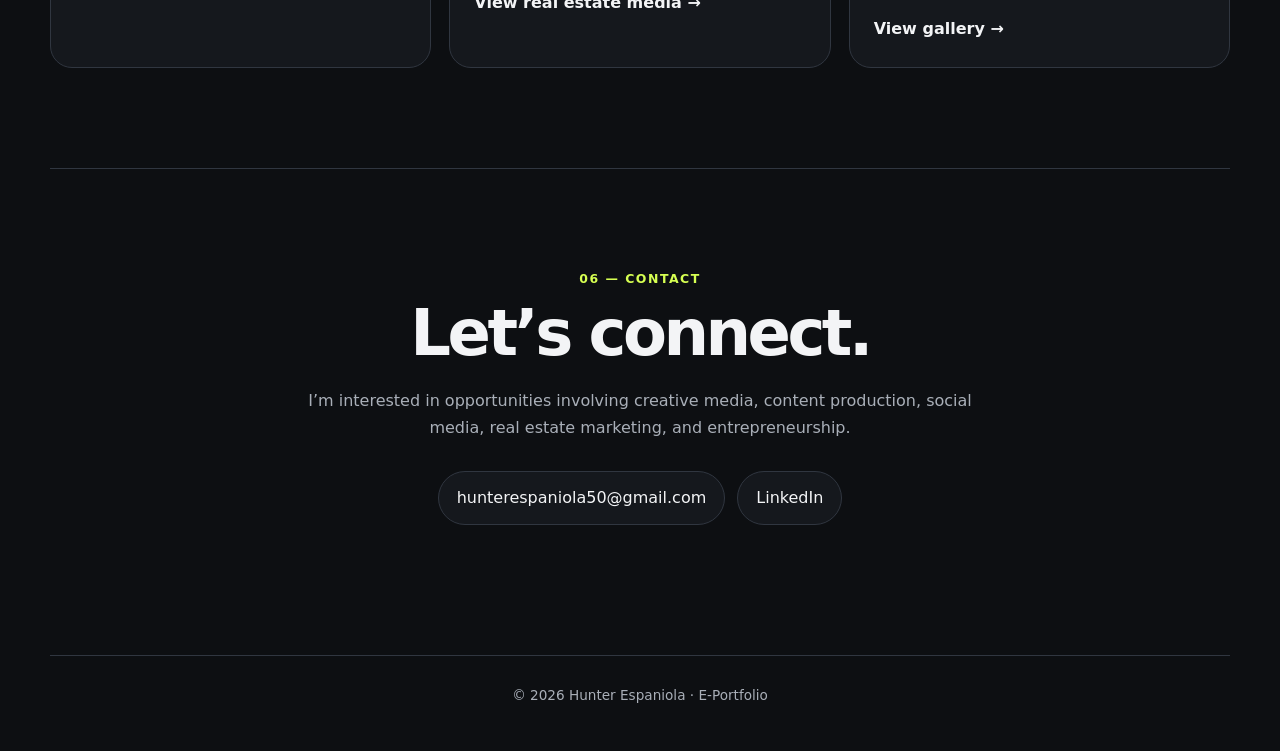
==== commit 9142e239: "Use uploaded professional headshot" ====
--- a/index.html
+++ b/index.html
@@ -34,7 +34,7 @@
         </div>
       </div>
       <div class="profile-card">
-        <img src="https://avatars.githubusercontent.com/u/192933210?v=4" alt="Hunter Espaniola professional profile photo" />
+        <img src="assets/hunter-headshot.jpg" alt="Hunter Espaniola professional headshot" />
         <p>Creative professional based in Cedar City, Utah.</p>
       </div>
     </section>
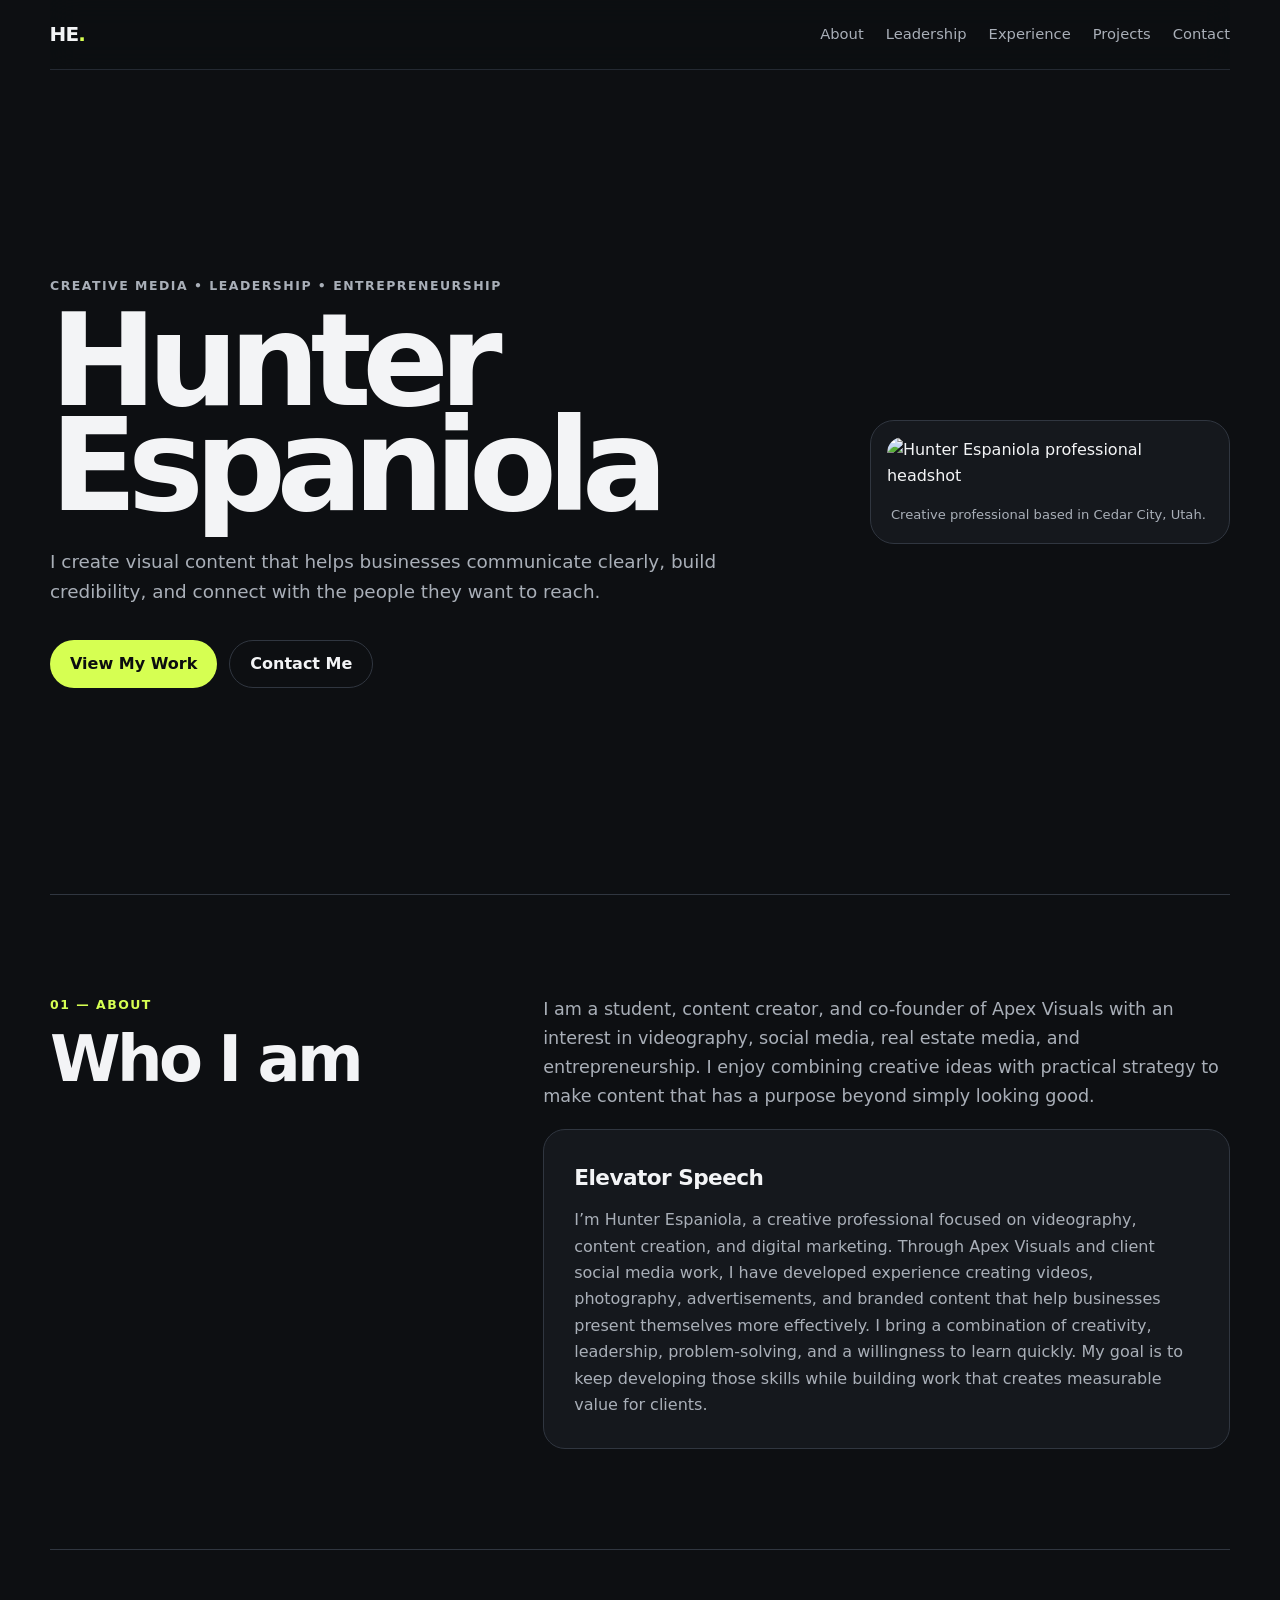
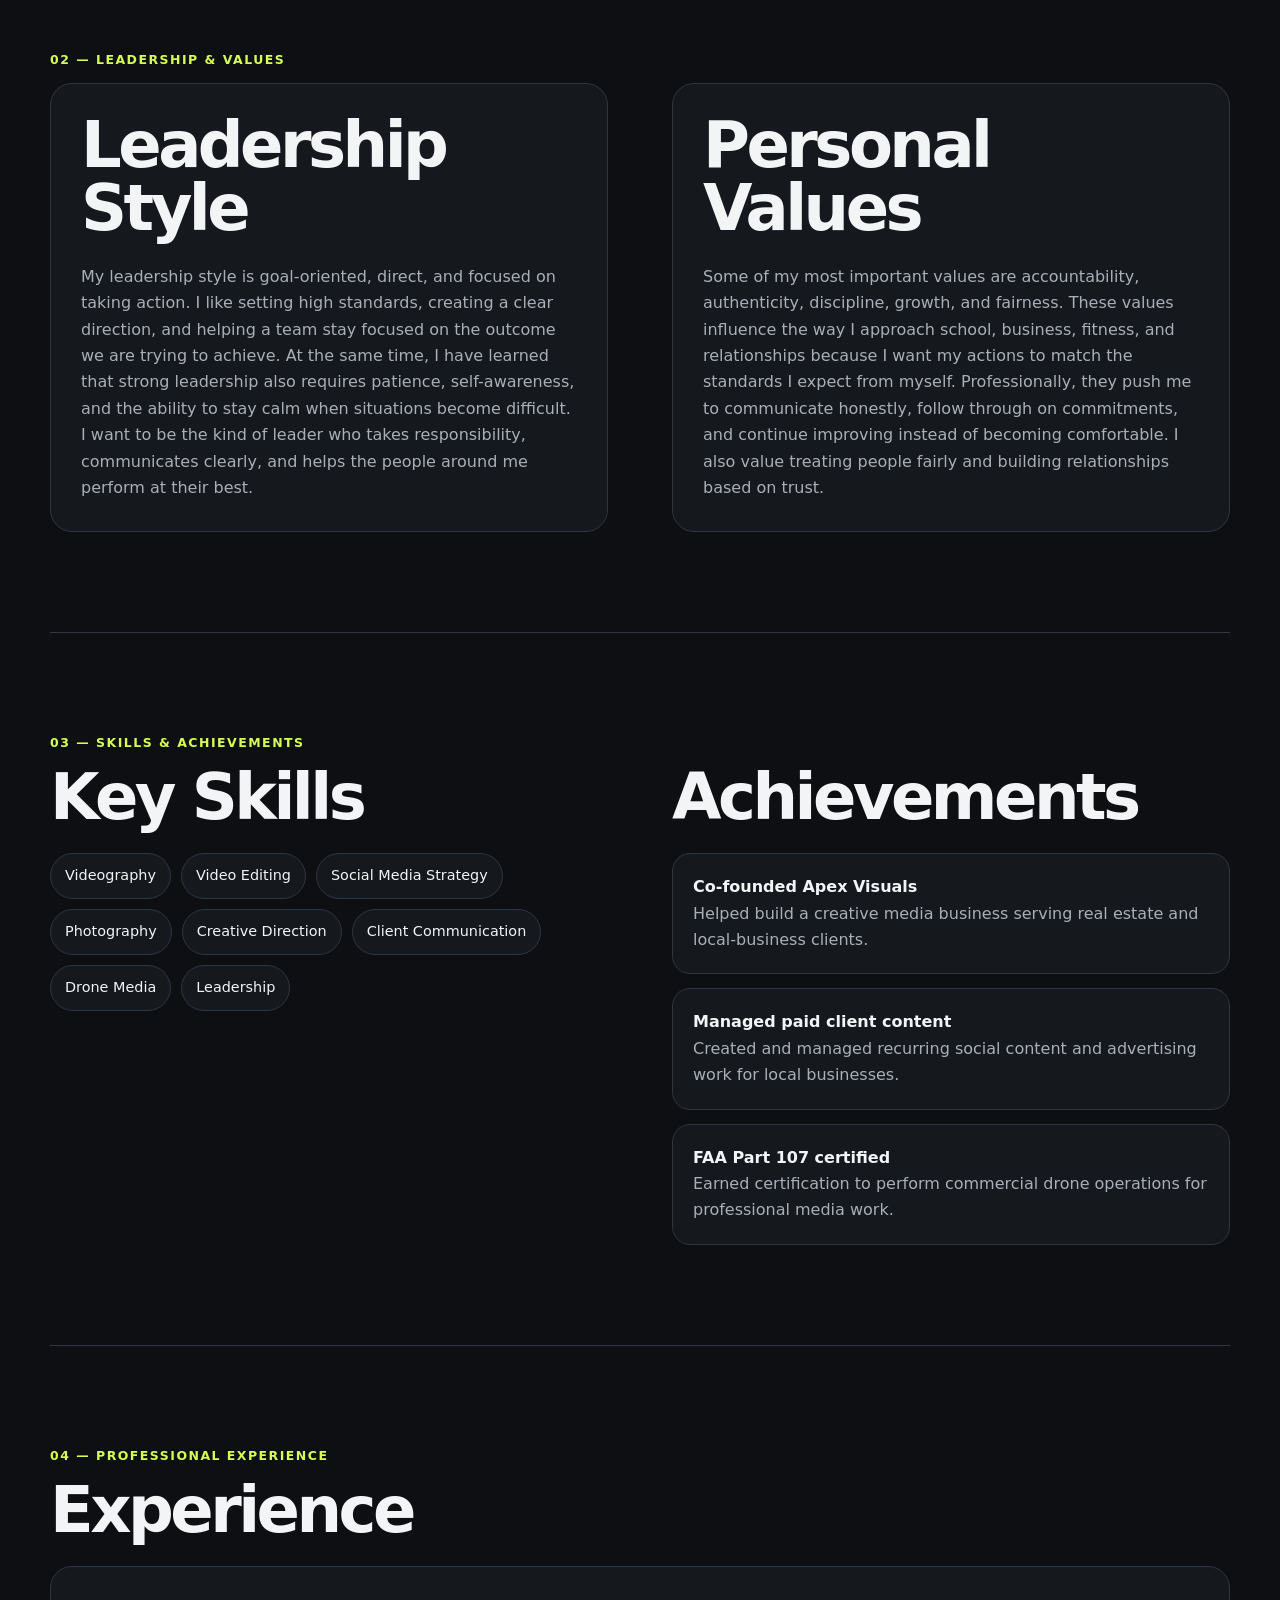
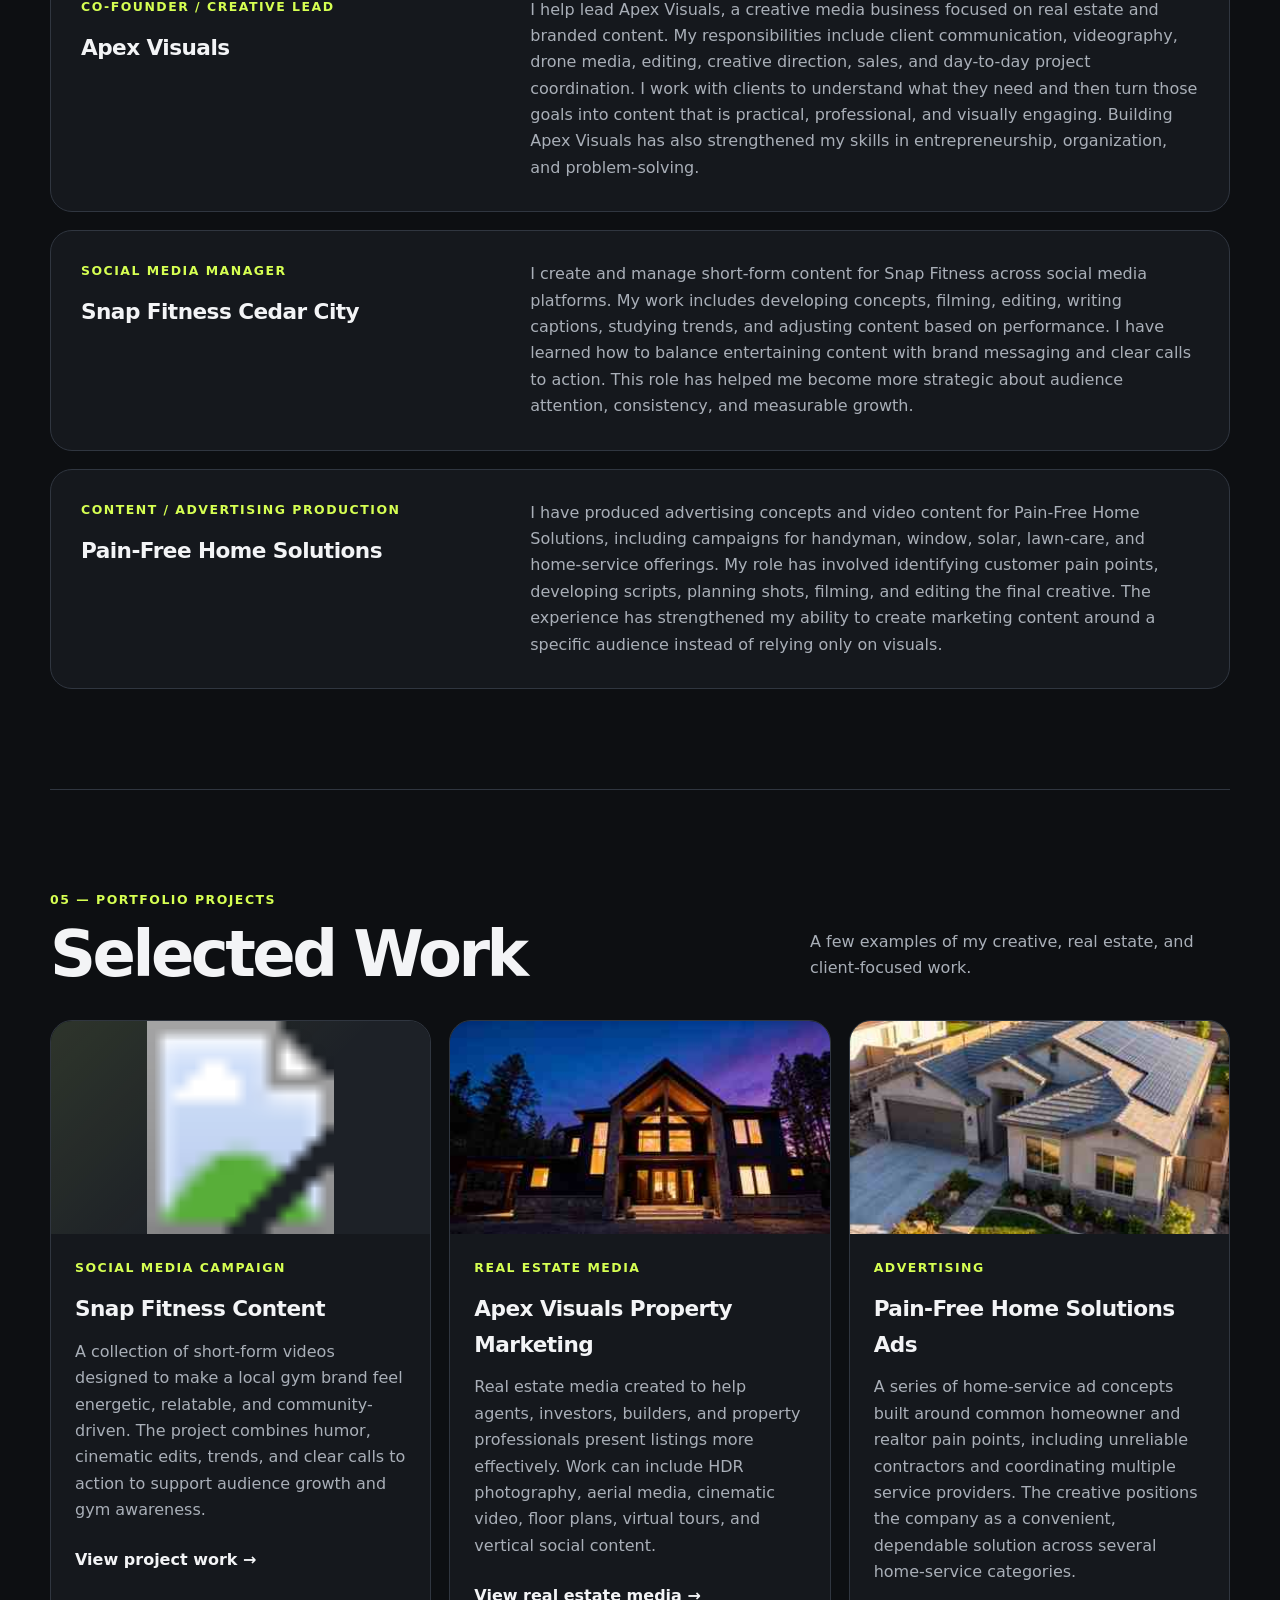
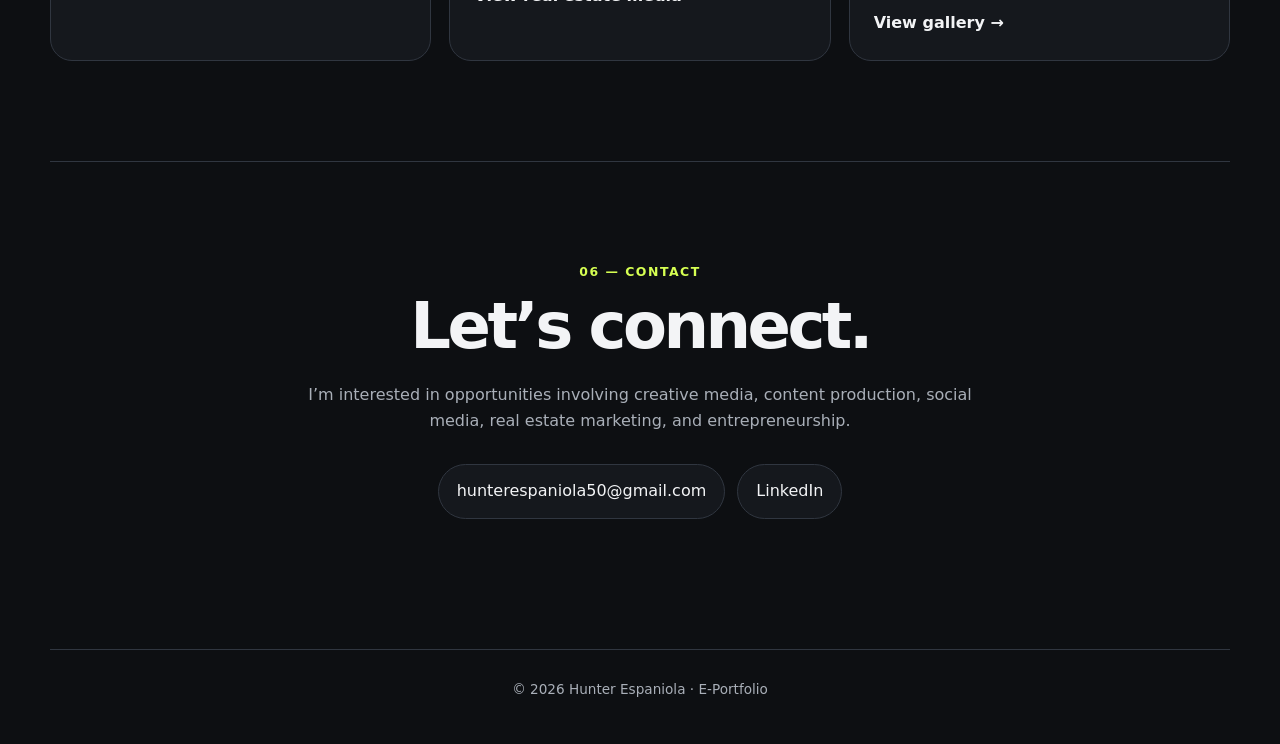
==== commit f1a42e0a: "Change headshot image format from jpg to png" ====
--- a/index.html
+++ b/index.html
@@ -34,7 +34,7 @@
         </div>
       </div>
       <div class="profile-card">
-        <img src="assets/hunter-headshot.jpg" alt="Hunter Espaniola professional headshot" />
+        <img src="assets/hunter-headshot.png" alt="Hunter Espaniola professional headshot" />
         <p>Creative professional based in Cedar City, Utah.</p>
       </div>
     </section>
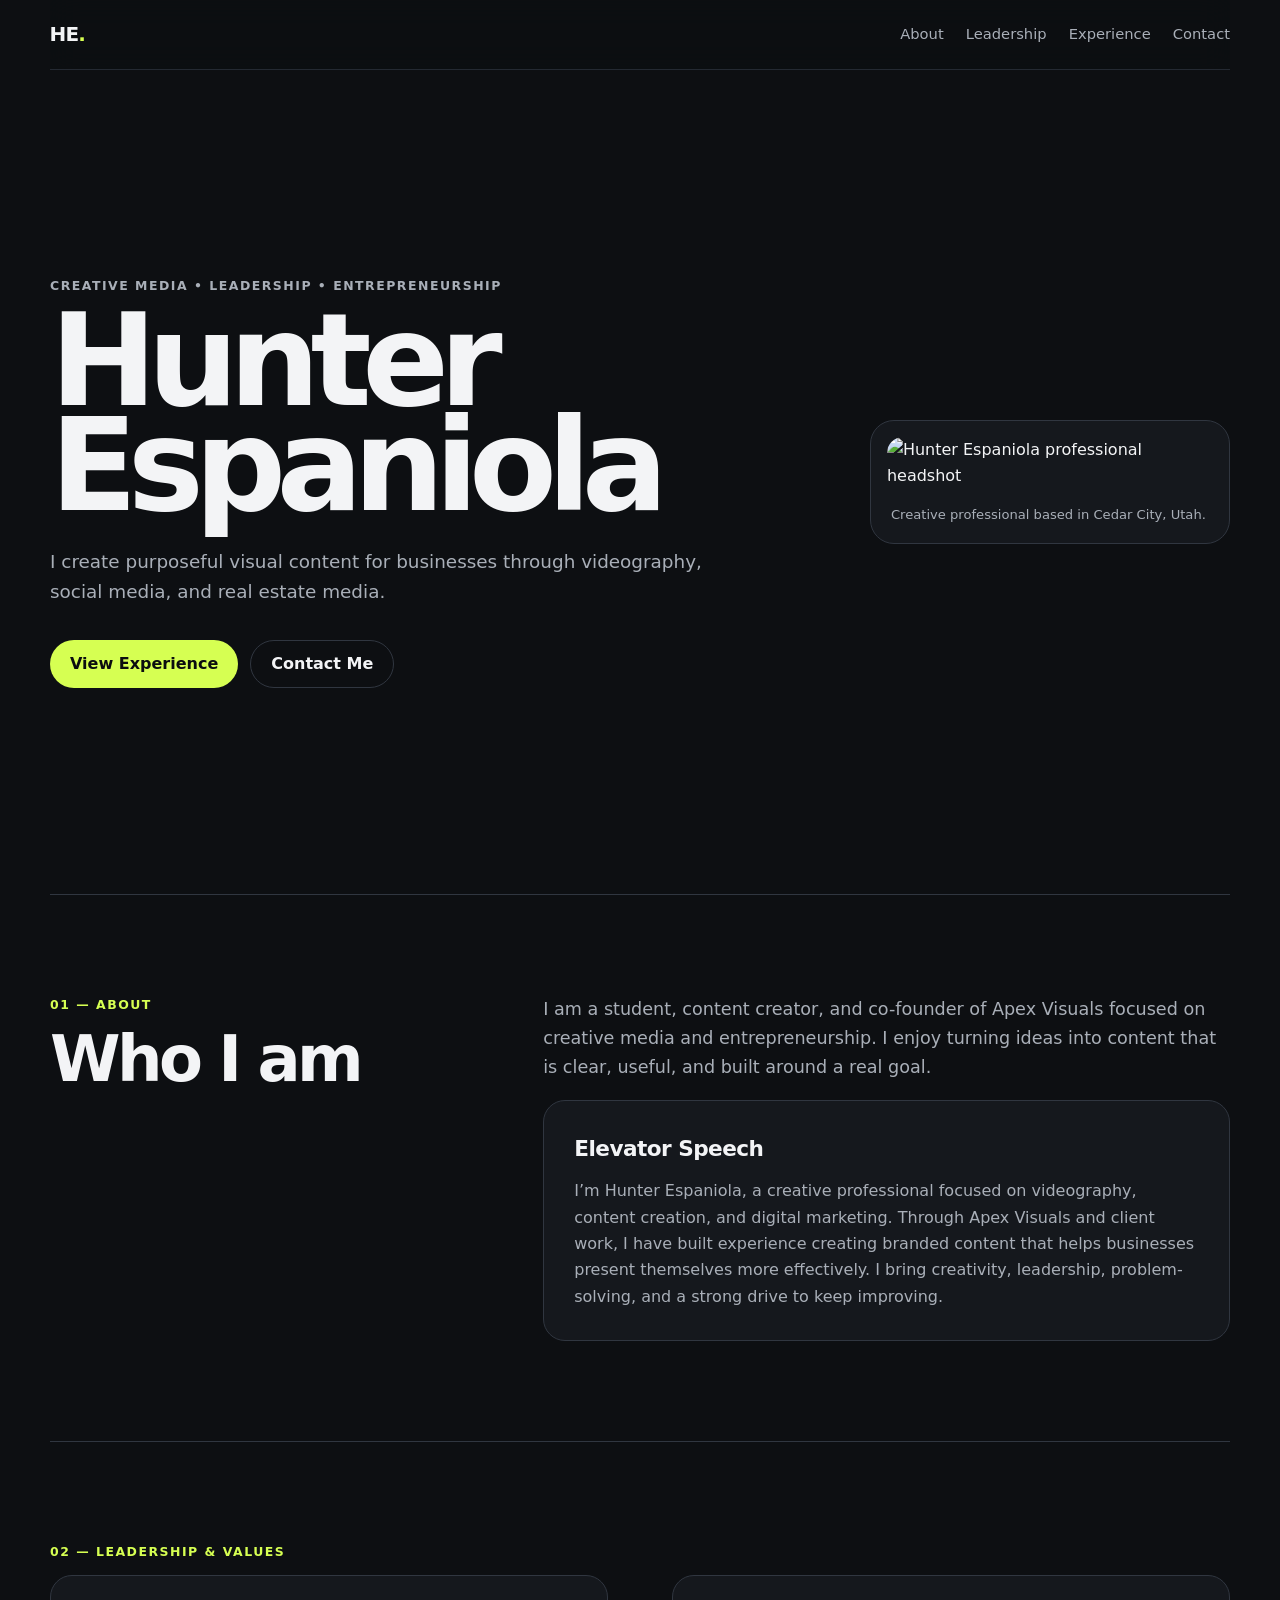
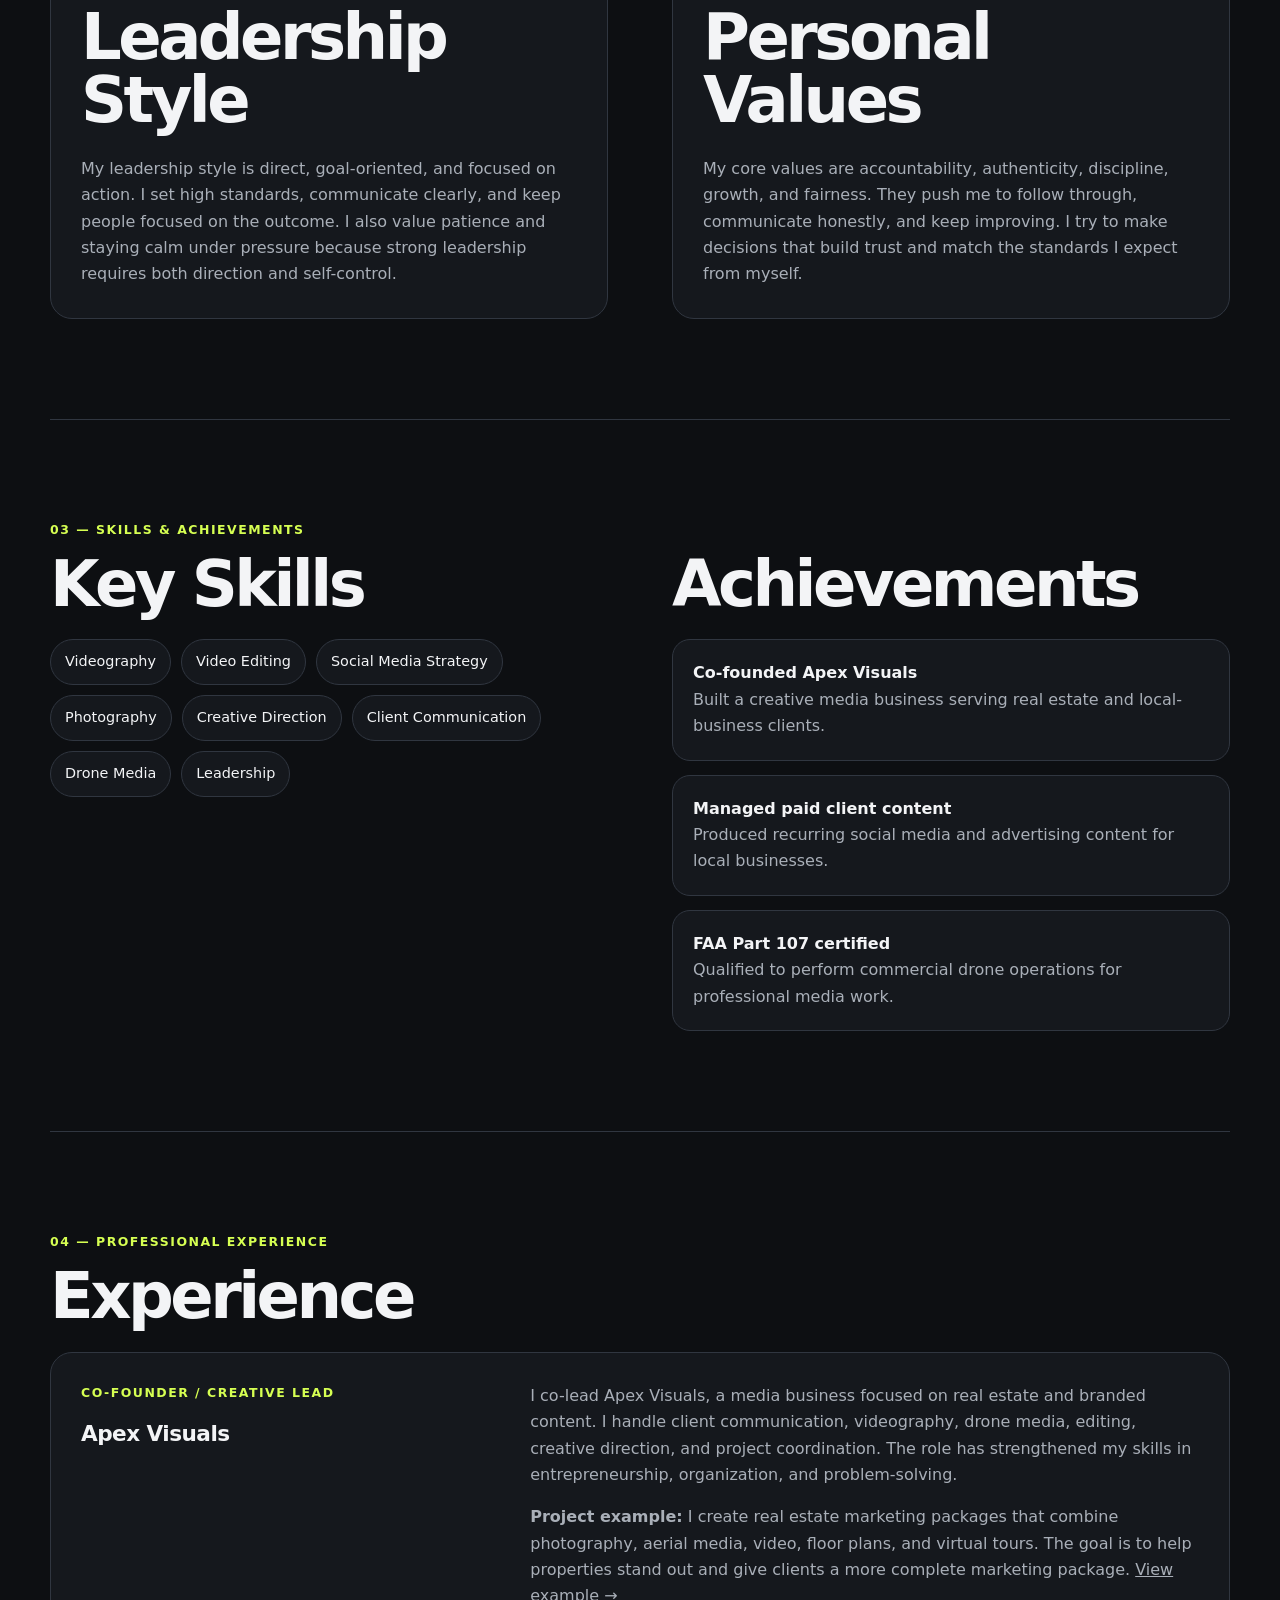
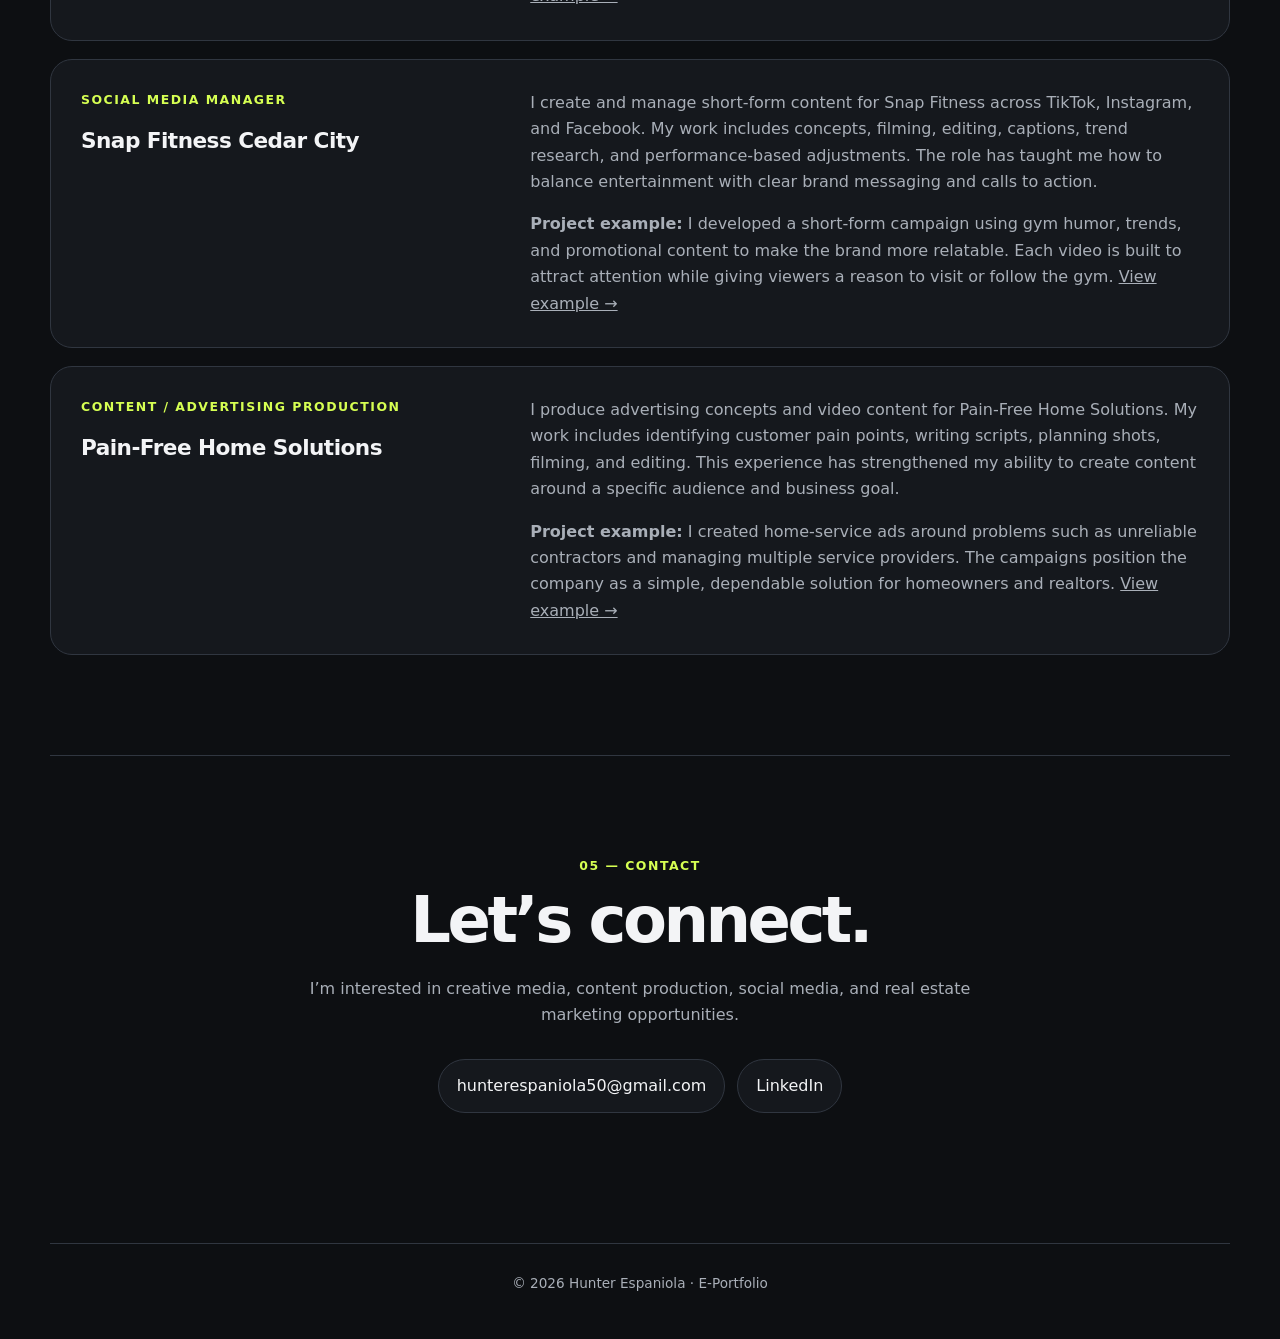
==== commit 6e3b1ece: "Tighten portfolio content and remove selected work section" ====
--- a/index.html
+++ b/index.html
@@ -14,7 +14,6 @@
       <a href="#about">About</a>
       <a href="#leadership">Leadership</a>
       <a href="#experience">Experience</a>
-      <a href="#projects">Projects</a>
       <a href="#contact">Contact</a>
     </nav>
   </header>
@@ -25,11 +24,10 @@
         <p class="eyebrow">Creative Media • Leadership • Entrepreneurship</p>
         <h1>Hunter<br />Espaniola</h1>
         <p class="hero-text">
-          I create visual content that helps businesses communicate clearly, build credibility,
-          and connect with the people they want to reach.
+          I create purposeful visual content for businesses through videography, social media, and real estate media.
         </p>
         <div class="hero-actions">
-          <a class="button primary" href="#projects">View My Work</a>
+          <a class="button primary" href="#experience">View Experience</a>
           <a class="button secondary" href="#contact">Contact Me</a>
         </div>
       </div>
@@ -46,21 +44,13 @@
       </div>
       <div class="content-column">
         <p>
-          I am a student, content creator, and co-founder of Apex Visuals with an interest in
-          videography, social media, real estate media, and entrepreneurship. I enjoy combining
-          creative ideas with practical strategy to make content that has a purpose beyond simply
-          looking good.
+          I am a student, content creator, and co-founder of Apex Visuals focused on creative media and entrepreneurship. I enjoy turning ideas into content that is clear, useful, and built around a real goal.
         </p>
 
         <article class="panel">
           <h3>Elevator Speech</h3>
           <p>
-            I’m Hunter Espaniola, a creative professional focused on videography, content creation,
-            and digital marketing. Through Apex Visuals and client social media work, I have developed
-            experience creating videos, photography, advertisements, and branded content that help
-            businesses present themselves more effectively. I bring a combination of creativity,
-            leadership, problem-solving, and a willingness to learn quickly. My goal is to keep
-            developing those skills while building work that creates measurable value for clients.
+            I’m Hunter Espaniola, a creative professional focused on videography, content creation, and digital marketing. Through Apex Visuals and client work, I have built experience creating branded content that helps businesses present themselves more effectively. I bring creativity, leadership, problem-solving, and a strong drive to keep improving.
           </p>
         </article>
       </div>
@@ -72,24 +62,14 @@
         <article class="panel">
           <h2>Leadership Style</h2>
           <p>
-            My leadership style is goal-oriented, direct, and focused on taking action. I like setting
-            high standards, creating a clear direction, and helping a team stay focused on the outcome
-            we are trying to achieve. At the same time, I have learned that strong leadership also
-            requires patience, self-awareness, and the ability to stay calm when situations become
-            difficult. I want to be the kind of leader who takes responsibility, communicates clearly,
-            and helps the people around me perform at their best.
+            My leadership style is direct, goal-oriented, and focused on action. I set high standards, communicate clearly, and keep people focused on the outcome. I also value patience and staying calm under pressure because strong leadership requires both direction and self-control.
           </p>
         </article>
 
         <article class="panel">
           <h2>Personal Values</h2>
           <p>
-            Some of my most important values are accountability, authenticity, discipline, growth,
-            and fairness. These values influence the way I approach school, business, fitness, and
-            relationships because I want my actions to match the standards I expect from myself.
-            Professionally, they push me to communicate honestly, follow through on commitments, and
-            continue improving instead of becoming comfortable. I also value treating people fairly
-            and building relationships based on trust.
+            My core values are accountability, authenticity, discipline, growth, and fairness. They push me to follow through, communicate honestly, and keep improving. I try to make decisions that build trust and match the standards I expect from myself.
           </p>
         </article>
       </div>
@@ -117,15 +97,15 @@
           <div class="achievement-list">
             <article>
               <strong>Co-founded Apex Visuals</strong>
-              <p>Helped build a creative media business serving real estate and local-business clients.</p>
+              <p>Built a creative media business serving real estate and local-business clients.</p>
             </article>
             <article>
               <strong>Managed paid client content</strong>
-              <p>Created and managed recurring social content and advertising work for local businesses.</p>
+              <p>Produced recurring social media and advertising content for local businesses.</p>
             </article>
             <article>
               <strong>FAA Part 107 certified</strong>
-              <p>Earned certification to perform commercial drone operations for professional media work.</p>
+              <p>Qualified to perform commercial drone operations for professional media work.</p>
             </article>
           </div>
         </div>
@@ -142,14 +122,14 @@
             <p class="role">Co-Founder / Creative Lead</p>
             <h3>Apex Visuals</h3>
           </div>
-          <p>
-            I help lead Apex Visuals, a creative media business focused on real estate and branded
-            content. My responsibilities include client communication, videography, drone media,
-            editing, creative direction, sales, and day-to-day project coordination. I work with
-            clients to understand what they need and then turn those goals into content that is
-            practical, professional, and visually engaging. Building Apex Visuals has also strengthened
-            my skills in entrepreneurship, organization, and problem-solving.
-          </p>
+          <div>
+            <p>
+              I co-lead Apex Visuals, a media business focused on real estate and branded content. I handle client communication, videography, drone media, editing, creative direction, and project coordination. The role has strengthened my skills in entrepreneurship, organization, and problem-solving.
+            </p>
+            <p>
+              <strong>Project example:</strong> I create real estate marketing packages that combine photography, aerial media, video, floor plans, and virtual tours. The goal is to help properties stand out and give clients a more complete marketing package. <a href="https://github.com/hespaniola/Real_Estate_Media" target="_blank" rel="noopener">View example →</a>
+            </p>
+          </div>
         </article>
 
         <article class="experience-card">
@@ -157,13 +137,14 @@
             <p class="role">Social Media Manager</p>
             <h3>Snap Fitness Cedar City</h3>
           </div>
-          <p>
-            I create and manage short-form content for Snap Fitness across social media platforms.
-            My work includes developing concepts, filming, editing, writing captions, studying trends,
-            and adjusting content based on performance. I have learned how to balance entertaining
-            content with brand messaging and clear calls to action. This role has helped me become
-            more strategic about audience attention, consistency, and measurable growth.
-          </p>
+          <div>
+            <p>
+              I create and manage short-form content for Snap Fitness across TikTok, Instagram, and Facebook. My work includes concepts, filming, editing, captions, trend research, and performance-based adjustments. The role has taught me how to balance entertainment with clear brand messaging and calls to action.
+            </p>
+            <p>
+              <strong>Project example:</strong> I developed a short-form campaign using gym humor, trends, and promotional content to make the brand more relatable. Each video is built to attract attention while giving viewers a reason to visit or follow the gym. <a href="project.html">View example →</a>
+            </p>
+          </div>
         </article>
 
         <article class="experience-card">
@@ -171,83 +152,27 @@
             <p class="role">Content / Advertising Production</p>
             <h3>Pain-Free Home Solutions</h3>
           </div>
-          <p>
-            I have produced advertising concepts and video content for Pain-Free Home Solutions,
-            including campaigns for handyman, window, solar, lawn-care, and home-service offerings.
-            My role has involved identifying customer pain points, developing scripts, planning shots,
-            filming, and editing the final creative. The experience has strengthened my ability to
-            create marketing content around a specific audience instead of relying only on visuals.
-          </p>
-        </article>
-      </div>
-    </section>
-
-    <section id="projects" class="section">
-      <p class="section-label">05 — Portfolio Projects</p>
-      <div class="section-heading-row">
-        <h2>Selected Work</h2>
-        <p>A few examples of my creative, real estate, and client-focused work.</p>
-      </div>
-
-      <div class="project-grid">
-        <article class="project-card">
-          <div class="project-visual">01</div>
-          <div class="project-copy">
-            <p class="project-type">Social Media Campaign</p>
-            <h3>Snap Fitness Content</h3>
+          <div>
             <p>
-              A collection of short-form videos designed to make a local gym brand feel energetic,
-              relatable, and community-driven. The project combines humor, cinematic edits, trends,
-              and clear calls to action to support audience growth and gym awareness.
+              I produce advertising concepts and video content for Pain-Free Home Solutions. My work includes identifying customer pain points, writing scripts, planning shots, filming, and editing. This experience has strengthened my ability to create content around a specific audience and business goal.
             </p>
-            <a href="project.html" aria-label="View Snap Fitness and related content projects">View project work →</a>
-          </div>
-        </article>
-
-        <article class="project-card">
-          <div class="project-visual">02</div>
-          <div class="project-copy">
-            <p class="project-type">Real Estate Media</p>
-            <h3>Apex Visuals Property Marketing</h3>
             <p>
-              Real estate media created to help agents, investors, builders, and property professionals
-              present listings more effectively. Work can include HDR photography, aerial media,
-              cinematic video, floor plans, virtual tours, and vertical social content.
+              <strong>Project example:</strong> I created home-service ads around problems such as unreliable contractors and managing multiple service providers. The campaigns position the company as a simple, dependable solution for homeowners and realtors. <a href="gallery.html">View example →</a>
             </p>
-            <a href="https://github.com/hespaniola/Real_Estate_Media" target="_blank" rel="noopener" aria-label="View real estate media project repository">View real estate media →</a>
-          </div>
-        </article>
-
-        <article class="project-card">
-          <div class="project-visual">03</div>
-          <div class="project-copy">
-            <p class="project-type">Advertising</p>
-            <h3>Pain-Free Home Solutions Ads</h3>
-            <p>
-              A series of home-service ad concepts built around common homeowner and realtor pain
-              points, including unreliable contractors and coordinating multiple service providers.
-              The creative positions the company as a convenient, dependable solution across several
-              home-service categories.
-            </p>
-            <a href="gallery.html" aria-label="View portfolio gallery">View gallery →</a>
           </div>
         </article>
       </div>
     </section>
 
     <section id="contact" class="section contact-section">
-      <p class="section-label">06 — Contact</p>
+      <p class="section-label">05 — Contact</p>
       <h2>Let’s connect.</h2>
-      <p>
-        I’m interested in opportunities involving creative media, content production,
-        social media, real estate marketing, and entrepreneurship.
-      </p>
+      <p>I’m interested in creative media, content production, social media, and real estate marketing opportunities.</p>
 
       <div class="contact-links">
         <a href="mailto:hunterespaniola50@gmail.com">hunterespaniola50@gmail.com</a>
         <a href="https://www.linkedin.com/in/hunter-espaniola-58973b194" target="_blank" rel="noopener">LinkedIn</a>
       </div>
-
     </section>
   </main>
 
